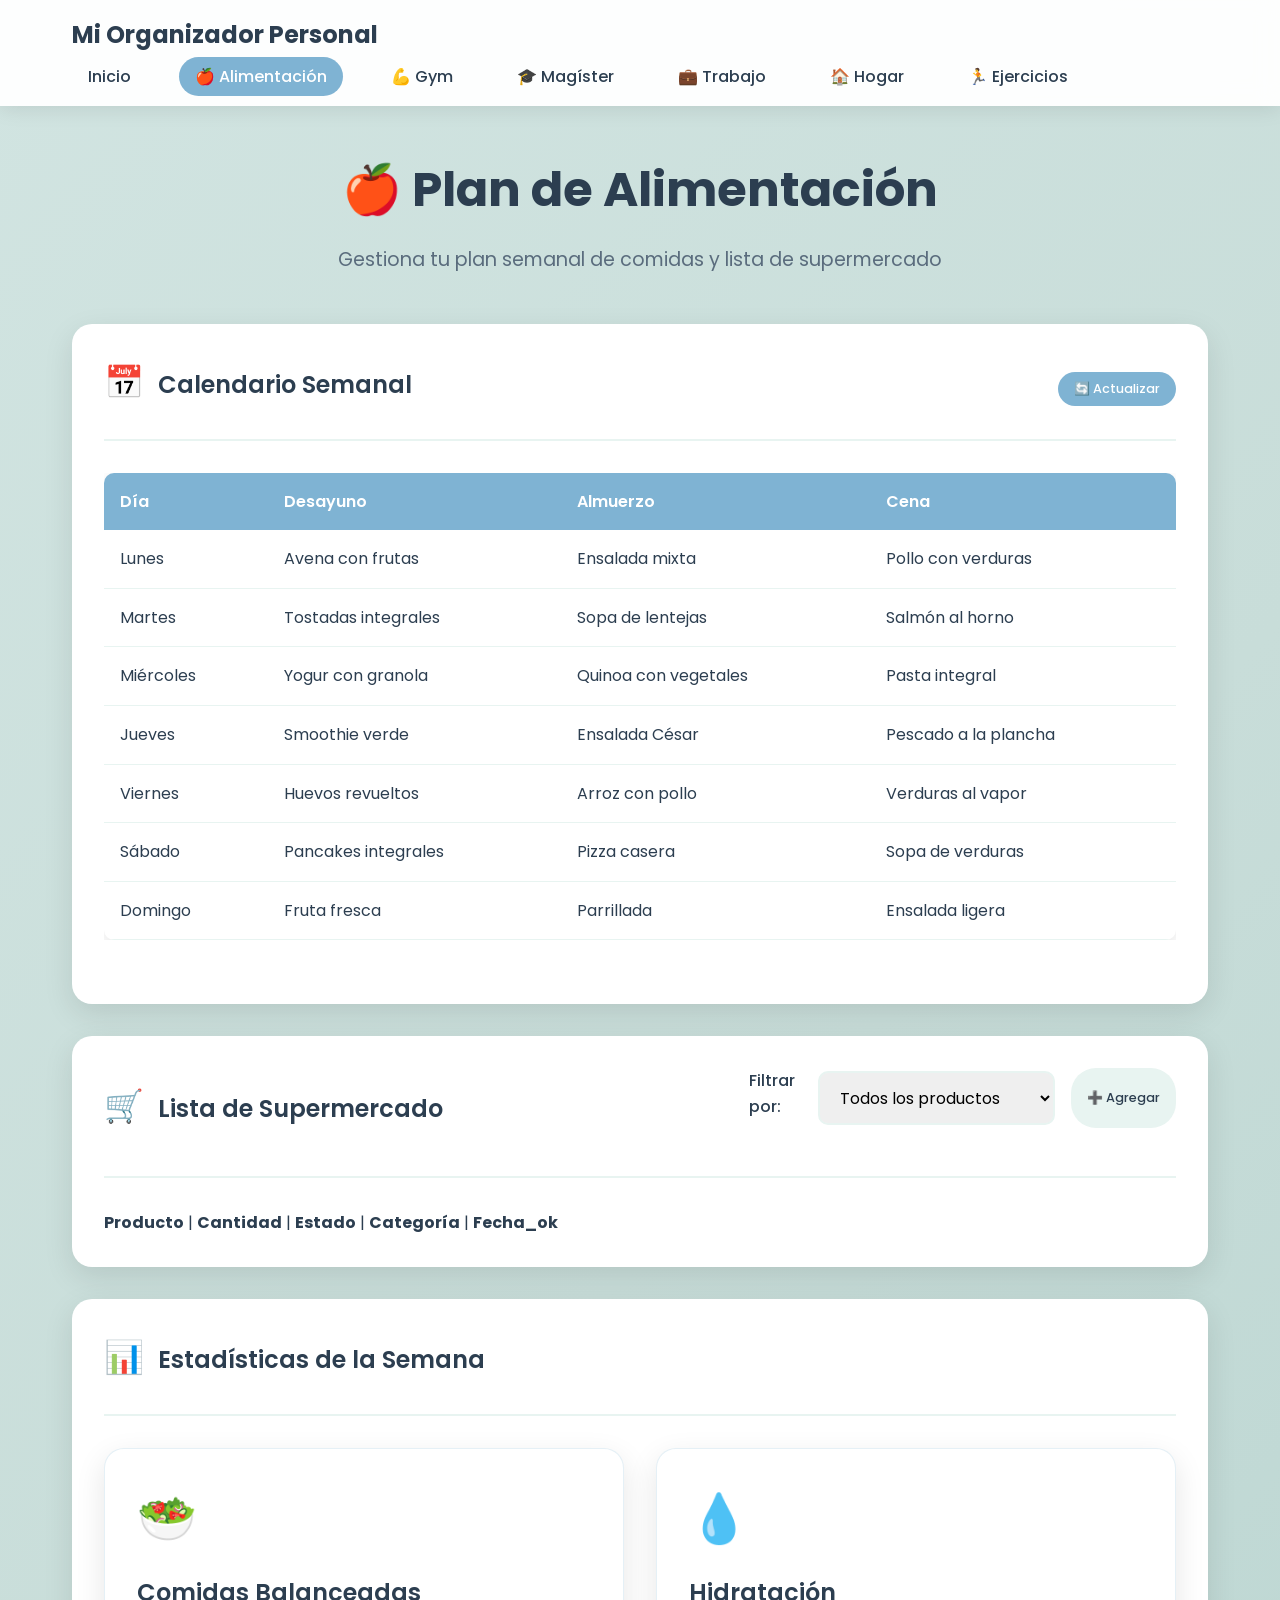
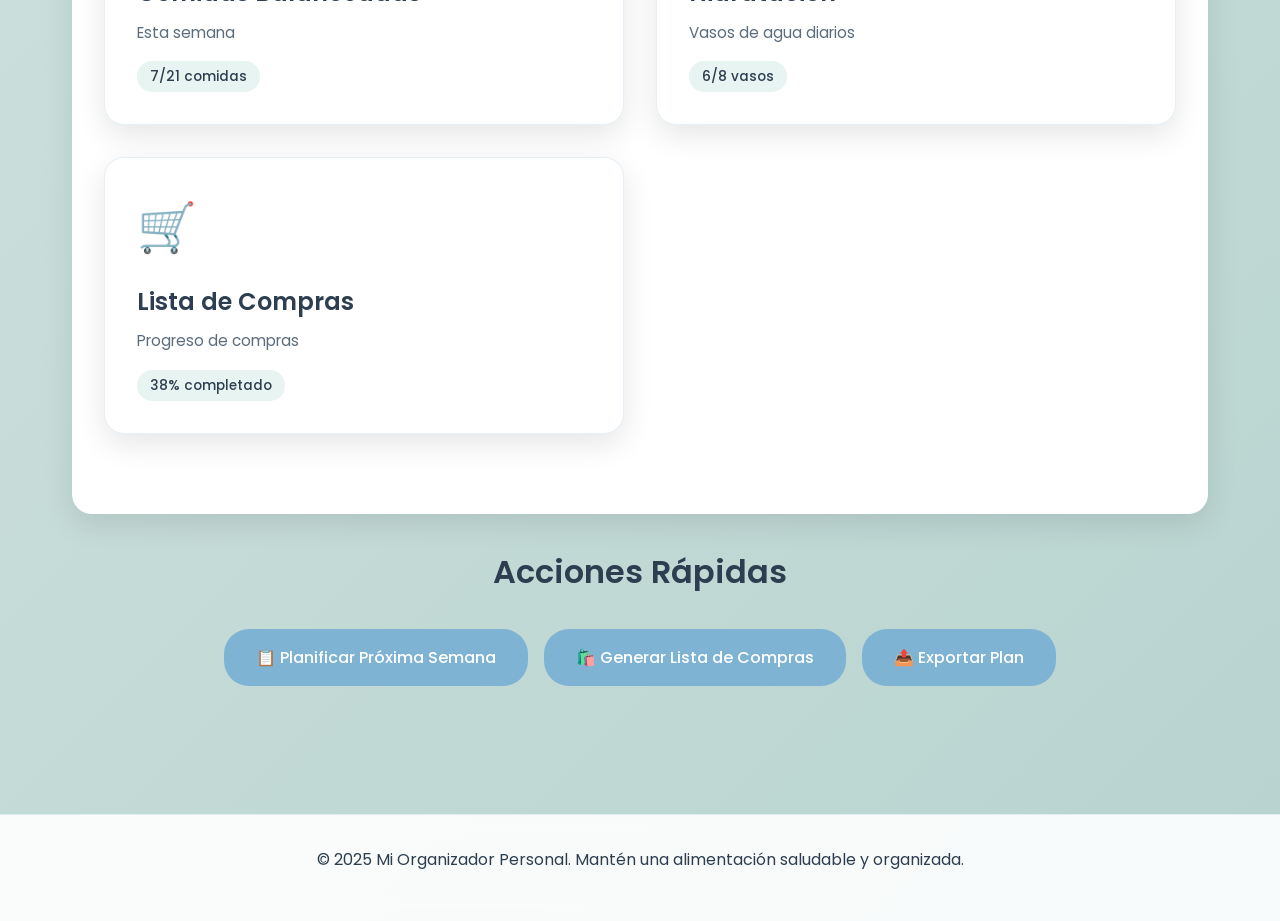
==== pages/plan-alimentacion.html @ 39c7d22f "first commit" ====
<!DOCTYPE html>
<html lang="es">
<head>
    <meta charset="UTF-8">
    <meta name="viewport" content="width=device-width, initial-scale=1.0">
    <title>Plan de Alimentación - Mi Organizador Personal</title>
    <link rel="stylesheet" href="../css/style.css">
    <link href="https://fonts.googleapis.com/css2?family=Poppins:wght@300;400;500;600;700&display=swap" rel="stylesheet">
    <script src="https://accounts.google.com/gsi/client" async defer></script>
</head>
<body>
    <!-- Navigation Header -->
    <nav class="navbar">
        <div class="nav-container">
            <h1 class="nav-title" style="margin-bottom: 10px; " >Mi Organizador Personal</h1>
            <ul class="nav-links">
                <li><a href="../index.html" class="nav-link">Inicio</a></li>
                <li><a href="plan-alimentacion.html" class="nav-link active">🍎 Alimentación</a></li>
                <li><a href="plan-gym.html" class="nav-link">💪 Gym</a></li>
                <li><a href="magister.html" class="nav-link">🎓 Magíster</a></li>
                <li><a href="trabajo.html" class="nav-link">💼 Trabajo</a></li>
                <li><a href="hogar.html" class="nav-link">🏠 Hogar</a></li>
                <li><a href="app-ejercicios.html" class="nav-link">🏃 Ejercicios</a></li>
            </ul>
        </div>
    </nav>

    <!-- Main Content -->
    <main class="page-content">
        <div class="container">
            <header class="page-header">
                <h1 class="page-title">🍎 Plan de Alimentación</h1>
                <p class="page-subtitle">Gestiona tu plan semanal de comidas y lista de supermercado</p>
            </header>

            <!-- Calendario Semanal de Comidas -->
            <section class="section">
                <div class="section-header">
                    <h2><span class="section-icon">📅</span> Calendario Semanal</h2>
                    <button class="btn btn-small" onclick="refreshMealsData()">🔄 Actualizar</button>
                </div>
                <div class="table-container">
                    <div id="tabla-comidas">
                        <div class="loading">
                            <div class="spinner"></div>
                            <span>Cargando plan de comidas...</span>
                        </div>
                    </div>
                </div>
            </section>

            <!-- Lista de Supermercado -->
            <section class="section">
                <div class="section-header">
                    <h2><span class="section-icon">🛒</span> Lista de Supermercado</h2>
                    <div class="filters">
                        <div class="filter-group">
                            <label for="filter-status">Filtrar por:</label>
                            <select id="filter-status" onchange="filterShoppingList()">
                                <option value="all">Todos los productos</option>
                                <option value="pending">Pendientes</option>
                                <option value="bought">Comprados</option>
                            </select>
                        </div>
                        <button class="btn btn-small btn-secondary" onclick="addNewItem()">➕ Agregar</button>
                    </div>
                </div>
                <div id="lista-supermercado">
                    <div class="loading">
                        <div class="spinner"></div>
                        <span>Cargando lista de supermercado...</span>
                    </div>
                </div>
            </section>

            <!-- Estadísticas Nutricionales -->
            <section class="section">
                <div class="section-header">
                    <h2><span class="section-icon">📊</span> Estadísticas de la Semana</h2>
                </div>
                <div class="cards-grid" id="nutrition-stats">
                    <div class="summary-card">
                        <div class="card-icon">🥗</div>
                        <div class="card-content">
                            <h3 class="card-title">Comidas Balanceadas</h3>
                            <p class="card-description">Esta semana</p>
                            <div class="card-stats">
                                <span class="stat" id="balanced-meals">0/21 comidas</span>
                            </div>
                        </div>
                    </div>
                    <div class="summary-card">
                        <div class="card-icon">💧</div>
                        <div class="card-content">
                            <h3 class="card-title">Hidratación</h3>
                            <p class="card-description">Vasos de agua diarios</p>
                            <div class="card-stats">
                                <span class="stat" id="water-intake">0/8 vasos</span>
                            </div>
                        </div>
                    </div>
                    <div class="summary-card">
                        <div class="card-icon">🛒</div>
                        <div class="card-content">
                            <h3 class="card-title">Lista de Compras</h3>
                            <p class="card-description">Progreso de compras</p>
                            <div class="card-stats">
                                <span class="stat" id="shopping-progress">0% completado</span>
                            </div>
                        </div>
                    </div>
                </div>
            </section>

            <!-- Quick Actions -->
            <section class="quick-actions">
                <h2 class="section-title">Acciones Rápidas</h2>
                <div class="actions-grid">
                    <button class="action-btn" onclick="planNextWeek()">
                        📋 Planificar Próxima Semana
                    </button>
                    <button class="action-btn" onclick="generateShoppingList()">
                        🛍️ Generar Lista de Compras
                    </button>
                    <button class="action-btn" onclick="exportMealPlan()">
                        📤 Exportar Plan
                    </button>
                </div>
            </section>
        </div>
    </main>

    <!-- Footer -->
    <footer class="footer">
        <div class="container">
            <p>&copy; 2025 Mi Organizador Personal. Mantén una alimentación saludable y organizada.</p>
        </div>
    </footer>

    <!-- Scripts -->
    <script src="../js/sheets.js?v=4"></script>
    <script src="../js/ui.js?v=4"></script>
    <script>
        // Initialize page data
        document.addEventListener('DOMContentLoaded', async function() {
            await loadMealPlanData();
        });

        async function loadMealPlanData() {
            // Establecer el nombre de la hoja actual para toggleChecklistItem
            window.currentChecklistSheetName = 'Supermercado';

            try {
                // Load meal plan table
                const mealsData = await getSheetData(GOOGLE_SHEETS_CONFIG.SHEET_ID, 'Comidas');
                renderTable(mealsData, 'tabla-comidas', {
                    headers: ['Día', 'Desayuno', 'Almuerzo', 'Cena'],
                    className: 'meals-table'
                });

                // Load shopping list
                const shoppingData = await getSheetData(GOOGLE_SHEETS_CONFIG.SHEET_ID, 'Supermercado');
                
                // Obtener fecha actual para comparación
                const hoy = new Date();
                hoy.setHours(0, 0, 0, 0); // Normalizar a medianoche
                const hoyStr = hoy.toISOString().split('T')[0]; // Formato YYYY-MM-DD
                
                // Filtrar productos de "alimentos" y excluir completados de más de 1 día
                const alimentosData = [];
                shoppingData.forEach((row, originalIndex) => {
                    // Mantener el header (primera fila)
                    if (originalIndex === 0) {
                        alimentosData.push(row);
                        return;
                    }
                    // Filtrar solo filas donde la columna 3 (índice 3) sea "alimentos"
                    if (row[3] && row[3].toString().toLowerCase() === 'alimentos') {
                        const estado = row[2]?.toString().toLowerCase();
                        const fechaOk = row[4]?.toString().trim(); // Columna E (índice 4) = Fecha_ok
                        
                        // Si está completado, verificar que la fecha sea de hoy
                        if (estado === 'completado' || estado === 'comprado') {
                            if (fechaOk && fechaOk !== '') {
                                // Normalizar la fecha para comparación
                                const fechaCompletadoStr = fechaOk.split('T')[0]; // Tomar solo YYYY-MM-DD
                                
                                // Solo mostrar si fue completado hoy
                                if (fechaCompletadoStr === hoyStr) {
                                    const rowWithIndex = [...row];
                                    rowWithIndex._originalIndex = originalIndex;
                                    alimentosData.push(rowWithIndex);
                                }
                            }
                        } else {
                            // Mostrar todos los pendientes
                            const rowWithIndex = [...row];
                            rowWithIndex._originalIndex = originalIndex;
                            alimentosData.push(rowWithIndex);
                        }
                    }
                });
                
                renderChecklist(alimentosData, 'lista-supermercado', {
                    headers: ['Producto', 'Cantidad', 'Estado', 'Categoría', 'Fecha_ok'],
                    checkboxColumn: 2
                });

                // Update statistics
                updateNutritionStats(mealsData, shoppingData);
            } catch (error) {
                console.error('Error loading meal plan data:', error);
                showLoadingError('tabla-comidas');
                showLoadingError('lista-supermercado');
            }
        }

        function updateNutritionStats(mealsData, shoppingData) {
            // Update balanced meals count
            const balancedMeals = calculateBalancedMeals(mealsData);
            document.getElementById('balanced-meals').textContent = `${balancedMeals}/21 comidas`;
            
            // Update water intake (this would come from another sheet or manual input)
            document.getElementById('water-intake').textContent = '6/8 vasos';
            
            // Update shopping progress
            const shoppingProgress = calculateShoppingProgress(shoppingData);
            document.getElementById('shopping-progress').textContent = `${shoppingProgress}% completado`;
        }

        function calculateBalancedMeals(mealsData) {
            // Logic to determine balanced meals
            return Math.floor(Math.random() * 21); // Placeholder
        }

        function calculateShoppingProgress(shoppingData) {
            if (!shoppingData || shoppingData.length <= 1) return 0;
            
            const items = shoppingData.slice(1); // Skip header
            const completedItems = items.filter(item => item[2] === 'Comprado').length;
            return Math.round((completedItems / items.length) * 100);
        }

        async function refreshMealsData() {
            document.getElementById('tabla-comidas').innerHTML = '<div class="loading"><div class="spinner"></div><span>Actualizando...</span></div>';
            await loadMealPlanData();
        }

        function filterShoppingList() {
            const filter = document.getElementById('filter-status').value;
            // Implementation for filtering shopping list
            console.log('Filtering shopping list by:', filter);
        }

        function addNewItem() {
            const product = prompt('Nombre del producto:');
            const quantity = prompt('Cantidad:');
            if (product && quantity) {
                // Add to Google Sheets
                console.log('Adding new item:', { product, quantity });
                // Refresh the list
                refreshMealsData();
            }
        }

        function planNextWeek() {
            alert('Función de planificación semanal en desarrollo');
        }

        function generateShoppingList() {
            alert('Generando lista de compras automática...');
        }

        function exportMealPlan() {
            alert('Exportando plan de alimentación...');
        }

        function showLoadingError(containerId) {
            document.getElementById(containerId).innerHTML = 
                '<div class="message error">Error al cargar los datos. Por favor, verifica la conexión con Google Sheets.</div>';
        }
    </script>
</body>
</html>
---- css/style.css ----
/* Reset and Base Styles */
* {
    margin: 0;
    padding: 0;
    box-sizing: border-box;
}

body {
    font-family: 'Poppins', sans-serif;
    background: linear-gradient(135deg, #d1e4e1 0%, #c8ddd9 50%, #b8d4d0 100%);
    min-height: 100vh;
    color: #2c3e50;
    line-height: 1.6;
}

/* Typography */
h1, h2, h3, h4, h5, h6 {
    font-weight: 600;
    margin-bottom: 1rem;
}

p {
    margin-bottom: 1rem;
}

/* Container */
.container {
    max-width: 1200px;
    margin: 0 auto;
    padding: 0 2rem;
}

/* Navigation */
.navbar {
    background: rgba(255, 255, 255, 0.95);
    backdrop-filter: blur(10px);
    position: fixed;
    top: 0;
    left: 0;
    right: 0;
    z-index: 1000;
    box-shadow: 0 2px 20px rgba(0, 0, 0, 0.1);
}

.nav-container {
    max-width: 1200px;
    margin: 0 auto;
    display: flex;
    justify-content: space-between;
    align-items: center;
    padding: 1rem 2rem;
    flex-wrap: wrap;
}

.nav-title {
    font-size: 1.5rem;
    font-weight: 700;
    color: #2c3e50;
    margin-bottom: 0;
}

.nav-links {
    
    display: flex;
    list-style: none;
    gap: 2rem;
}

.nav-link {
    text-decoration: none;
    color: #2c3e50;
    font-weight: 500;
    padding: 0.5rem 1rem;
    border-radius: 25px;
    transition: all 0.3s ease;
    
}

.nav-link:hover,
.nav-link.active {
    background: #7fb3d3;
    color: white;
    transform: translateY(-2px);
}

/* Main Content */
.main-content {
    margin-top: 100px;
    padding: 2rem 0;
}

.page-header {
    text-align: center;
    margin-bottom: 3rem;
}

.page-title {
    font-size: 3rem;
    color: #2c3e50;
    margin-bottom: 1rem;
    font-weight: 700;
}

.page-subtitle {
    font-size: 1.2rem;
    color: #5a6c7d;
    margin-bottom: 0;
}

/* Cards Grid */
.cards-grid {
    display: grid;
    grid-template-columns: repeat(auto-fit, minmax(350px, 1fr));
    gap: 2rem;
    margin-bottom: 3rem;
}

.summary-card {
    background: white;
    border-radius: 20px;
    padding: 2rem;
    box-shadow: 0 10px 30px rgba(0, 0, 0, 0.1);
    transition: all 0.3s ease;
    cursor: pointer;
    border: 1px solid rgba(127, 179, 211, 0.2);
}

.summary-card:hover {
    transform: translateY(-5px);
    box-shadow: 0 15px 40px rgba(0, 0, 0, 0.15);
    border-color: #7fb3d3;
}

.card-icon {
    font-size: 3rem;
    margin-bottom: 1rem;
}

.card-title {
    font-size: 1.5rem;
    color: #2c3e50;
    margin-bottom: 0.5rem;
}

.card-description {
    color: #5a6c7d;
    margin-bottom: 1rem;
    font-size: 0.95rem;
}

.card-stats {
    display: flex;
    flex-wrap: wrap;
    gap: 0.5rem;
}

.stat {
    background: #e8f4f1;
    color: #2c3e50;
    padding: 0.3rem 0.8rem;
    border-radius: 15px;
    font-size: 0.85rem;
    font-weight: 500;
}

/* Quick Actions */
.quick-actions {
    text-align: center;
    margin-bottom: 3rem;
}

.section-title {
    font-size: 2rem;
    color: #2c3e50;
    margin-bottom: 2rem;
}

.actions-grid {
    display: flex;
    justify-content: center;
    gap: 1rem;
    flex-wrap: wrap;
}

.action-btn {
    background: #7fb3d3;
    color: white;
    border: none;
    padding: 1rem 2rem;
    border-radius: 25px;
    font-size: 1rem;
    font-weight: 500;
    cursor: pointer;
    transition: all 0.3s ease;
    font-family: 'Poppins', sans-serif;
}

.action-btn:hover {
    background: #2c3e50;
    transform: translateY(-2px);
}

/* Page Specific Styles */
.page-content {
    margin-top: 120px;
    padding: 2rem 0;
}

.section {
    background: white;
    border-radius: 20px;
    padding: 2rem;
    margin-bottom: 2rem;
    box-shadow: 0 10px 30px rgba(0, 0, 0, 0.1);
}

.section-header {
    display: flex;
    justify-content: space-between;
    align-items: center;
    margin-bottom: 2rem;
    border-bottom: 2px solid #e8f4f1;
    padding-bottom: 1rem;
}

.section-icon {
    font-size: 2rem;
    margin-right: 0.5rem;
}

/* Tables */
.table-container {
    overflow-x: auto;
    margin-bottom: 2rem;
}

table {
    width: 100%;
    border-collapse: collapse;
    background: white;
    border-radius: 10px;
    overflow: hidden;
    box-shadow: 0 5px 15px rgba(0, 0, 0, 0.1);
}

th {
    background: #7fb3d3;
    color: white;
    padding: 1rem;
    text-align: left;
    font-weight: 600;
}

td {
    padding: 1rem;
    border-bottom: 1px solid #e8f4f1;
}

tr:hover {
    background: #f8fdfc;
}

/* Buttons */
.btn {
    background: #7fb3d3;
    color: white;
    border: none;
    padding: 0.8rem 1.5rem;
    border-radius: 25px;
    font-size: 0.9rem;
    font-weight: 500;
    cursor: pointer;
    transition: all 0.3s ease;
    text-decoration: none;
    display: inline-block;
    font-family: 'Poppins', sans-serif;
}

.btn:hover {
    background: #2c3e50;
    transform: translateY(-2px);
}

.btn-secondary {
    background: #e8f4f1;
    color: #2c3e50;
}

.btn-secondary:hover {
    background: #d1e4e1;
}

.btn-small {
    padding: 0.5rem 1rem;
    font-size: 0.8rem;
}

/* Forms */
.form-group {
    margin-bottom: 1.5rem;
}

label {
    display: block;
    margin-bottom: 0.5rem;
    font-weight: 500;
    color: #2c3e50;
}

input, select, textarea {
    width: 100%;
    padding: 0.8rem 1rem;
    border: 2px solid #e8f4f1;
    border-radius: 10px;
    font-size: 1rem;
    font-family: 'Poppins', sans-serif;
    transition: border-color 0.3s ease;
}

input:focus, select:focus, textarea:focus {
    outline: none;
    border-color: #7fb3d3;
}

/* Checklists */
.checklist {
    list-style: none;
}

.checklist-item {
    display: flex;
    align-items: center;
    padding: 1rem;
    background: white;
    margin-bottom: 0.5rem;
    border-radius: 10px;
    box-shadow: 0 2px 10px rgba(0, 0, 0, 0.05);
    transition: all 0.3s ease;
}

.checklist-item:hover {
    transform: translateX(5px);
}

.checklist-item input[type="checkbox"] {
    width: auto;
    margin-right: 1rem;
    transform: scale(1.2);
}

.checklist-item.completed {
    background: #e8f4f1;
    text-decoration: line-through;
    opacity: 0.7;
}

/* Progress Bar */
.progress-container {
    background: #e8f4f1;
    border-radius: 25px;
    padding: 0.3rem;
    margin: 1rem 0;
}

.progress-bar {
    background: linear-gradient(90deg, #7fb3d3, #5da0c7);
    height: 20px;
    border-radius: 25px;
    transition: width 0.5s ease;
    display: flex;
    align-items: center;
    justify-content: center;
    color: white;
    font-size: 0.8rem;
    font-weight: 600;
}

/* Filters */
.filters {
    display: flex;
    gap: 1rem;
    margin-bottom: 2rem;
    flex-wrap: wrap;
}

.filter-group {
    display: flex;
    align-items: center;
    gap: 0.5rem;
}

/* Footer */
.footer {
    background: rgba(255, 255, 255, 0.9);
    backdrop-filter: blur(10px);
    text-align: center;
    padding: 2rem 0;
    margin-top: 3rem;
    border-top: 1px solid rgba(127, 179, 211, 0.2);
}

/* Responsive Design */
@media (max-width: 768px) {
    .nav-container {
        flex-direction: column;
        gap: 1rem;
    }
    
    .nav-links {
        flex-wrap: wrap;
        justify-content: center;
        gap: 1rem;
    }
    
    .page-title {
        font-size: 2rem;
    }
    
    .cards-grid {
        grid-template-columns: 1fr;
    }
    
    .container {
        padding: 0 1rem;
    }
    
    .section {
        padding: 1.5rem;
    }
    
    .main-content {
        margin-top: 160px;
    }
    
    .page-content {
        margin-top: 180px;
    }
    
    .actions-grid {
        flex-direction: column;
        align-items: center;
    }
    
    .action-btn {
        width: 100%;
        max-width: 300px;
    }
}

@media (max-width: 480px) {
    .nav-links {
        font-size: 0.9rem;
    }
    
    .page-title {
        font-size: 1.8rem;
    }
    
    .summary-card {
        padding: 1.5rem;
    }
    
    .card-title {
        font-size: 1.3rem;
    }
    
    table {
        font-size: 0.9rem;
    }
    
    th, td {
        padding: 0.7rem;
    }
}

/* Loading Animation */
.loading {
    display: flex;
    justify-content: center;
    align-items: center;
    padding: 2rem;
}

.spinner {
    width: 40px;
    height: 40px;
    border: 4px solid #e8f4f1;
    border-top: 4px solid #7fb3d3;
    border-radius: 50%;
    animation: spin 1s linear infinite;
}

@keyframes spin {
    0% { transform: rotate(0deg); }
    100% { transform: rotate(360deg); }
}

/* Success/Error Messages */
.message {
    padding: 1rem;
    border-radius: 10px;
    margin-bottom: 1rem;
}

.message.success {
    background: #d4edda;
    color: #155724;
    border: 1px solid #c3e6cb;
}

.message.error {
    background: #f8d7da;
    color: #721c24;
    border: 1px solid #f5c6cb;
}

/* Animations */
@keyframes slideInUp {
    from {
        opacity: 0;
        transform: translateY(30px);
    }
    to {
        opacity: 1;
        transform: translateY(0);
    }
}

.slide-in {
    animation: slideInUp 0.5s ease-out;
}

/* Custom Scrollbar */
::-webkit-scrollbar {
    width: 8px;
}

::-webkit-scrollbar-track {
    background: #e8f4f1;
    border-radius: 10px;
}

::-webkit-scrollbar-thumb {
    background: #7fb3d3;
    border-radius: 10px;
}

::-webkit-scrollbar-thumb:hover {
    background: #5da0c7;
}
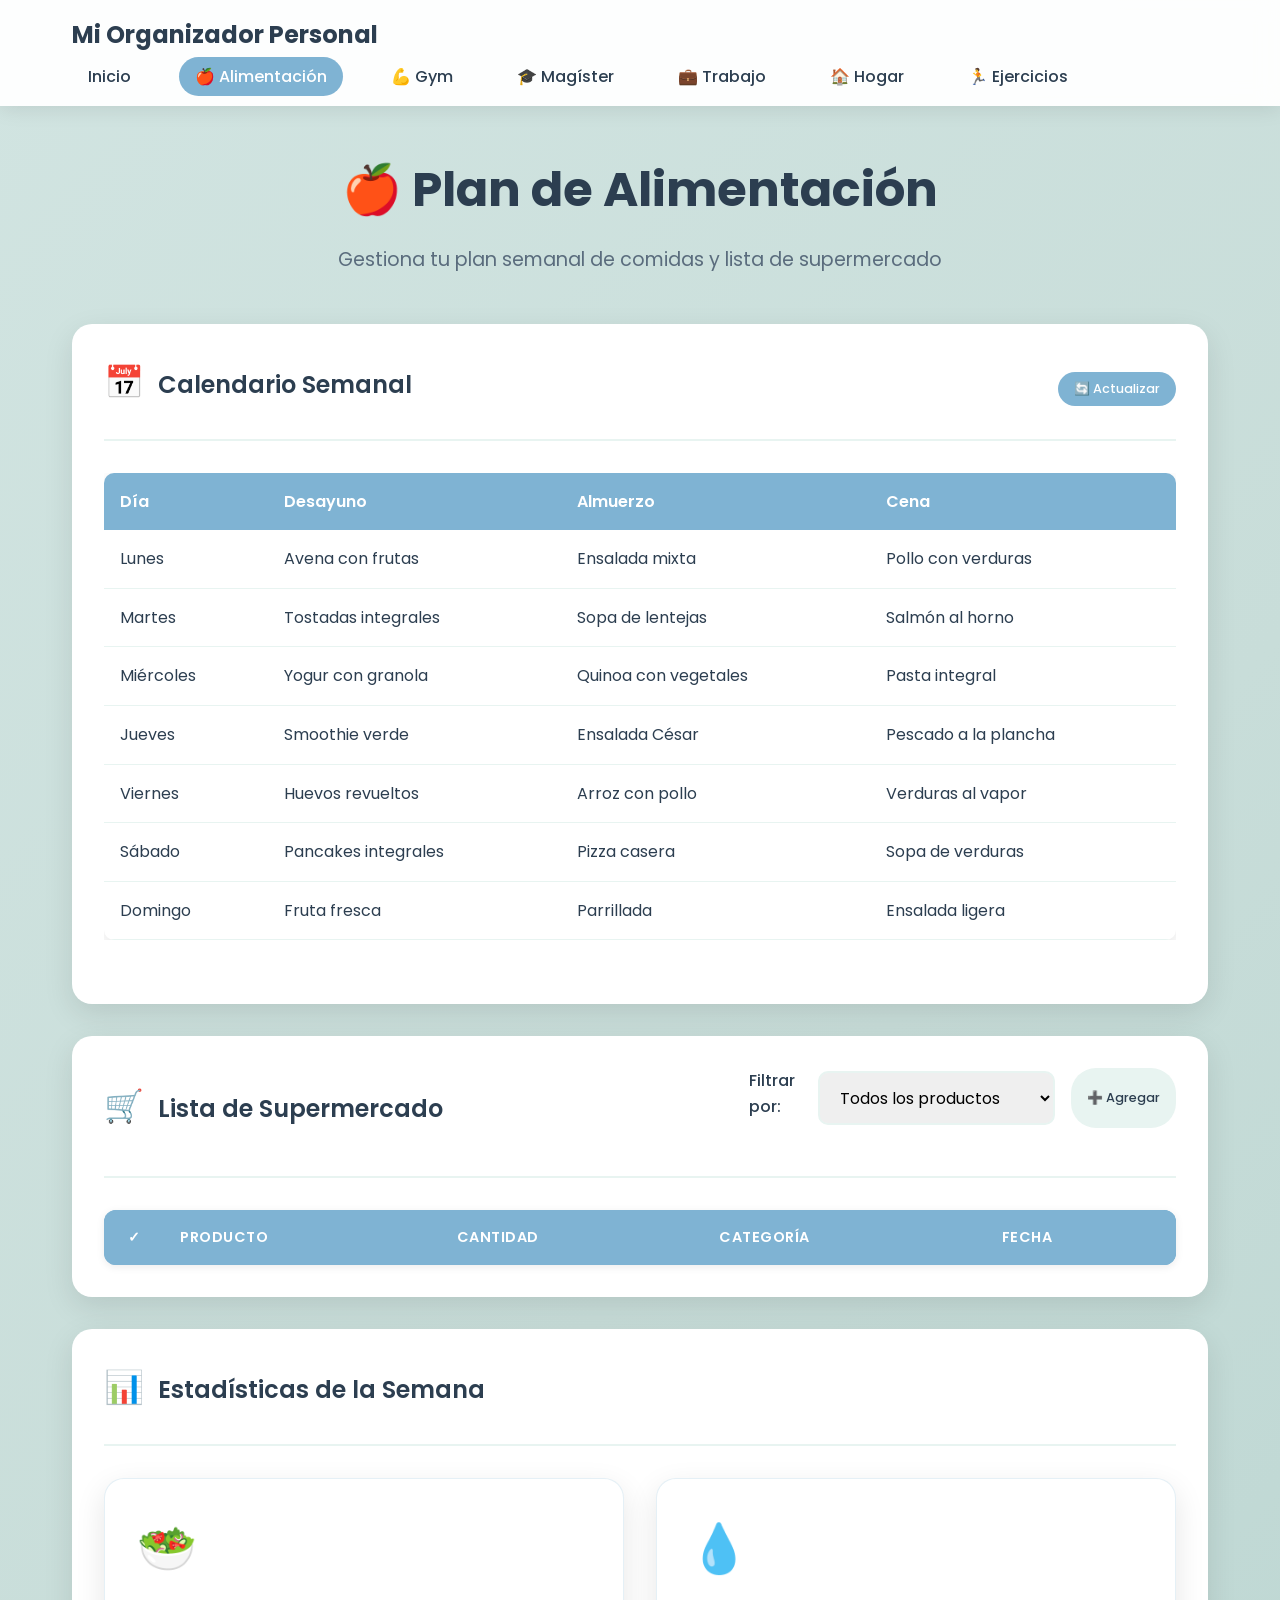
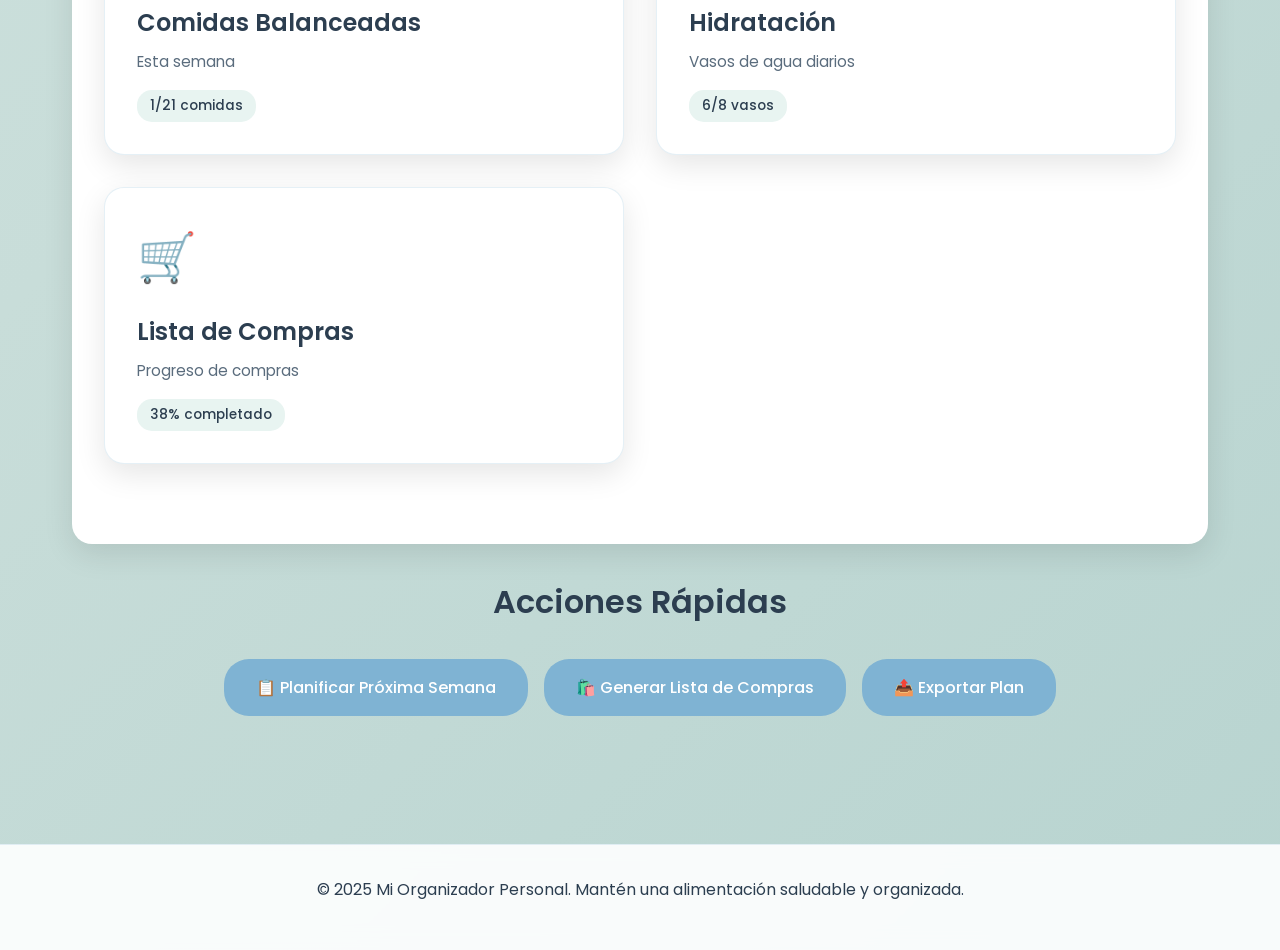
==== commit d33797a3: "Enhance checklist rendering with table option and modernize styles" ====
--- a/pages/plan-alimentacion.html
+++ b/pages/plan-alimentacion.html
@@ -138,8 +138,8 @@
     </footer>
 
     <!-- Scripts -->
-    <script src="../js/sheets.js?v=4"></script>
-    <script src="../js/ui.js?v=4"></script>
+    <script src="../js/sheets.js?v=8"></script>
+    <script src="../js/ui.js?v=8"></script>
     <script>
         // Initialize page data
         document.addEventListener('DOMContentLoaded', async function() {
@@ -202,8 +202,10 @@
                 });
                 
                 renderChecklist(alimentosData, 'lista-supermercado', {
-                    headers: ['Producto', 'Cantidad', 'Estado', 'Categoría', 'Fecha_ok'],
-                    checkboxColumn: 2
+                    headers: ['Producto', 'Cantidad', 'Estado', 'Categoría', 'Fecha'],
+                    checkboxColumn: 2,
+                    showHeaders: true,
+                    asTable: true
                 });
 
                 // Update statistics
--- a/css/style.css
+++ b/css/style.css
@@ -325,33 +325,318 @@
 /* Checklists */
 .checklist {
     list-style: none;
+    display: grid;
+    gap: 0.8rem;
 }
 
 .checklist-item {
     display: flex;
-    align-items: center;
-    padding: 1rem;
+    align-items: flex-start;
+    padding: 1.2rem;
     background: white;
-    margin-bottom: 0.5rem;
-    border-radius: 10px;
-    box-shadow: 0 2px 10px rgba(0, 0, 0, 0.05);
+    border-radius: 12px;
+    box-shadow: 0 2px 8px rgba(0, 0, 0, 0.08);
     transition: all 0.3s ease;
+    border-left: 4px solid transparent;
+    position: relative;
 }
 
 .checklist-item:hover {
-    transform: translateX(5px);
-}
-
-.checklist-item input[type="checkbox"] {
-    width: auto;
-    margin-right: 1rem;
-    transform: scale(1.2);
+    transform: translateY(-2px);
+    box-shadow: 0 4px 12px rgba(127, 179, 211, 0.2);
+    border-left-color: #7fb3d3;
 }
 
 .checklist-item.completed {
-    background: #e8f4f1;
+    background: linear-gradient(135deg, #f0f9ff 0%, #e8f4f1 100%);
+    border-left-color: #5da0c7;
+}
+
+.checklist-item.completed .product-name {
     text-decoration: line-through;
     opacity: 0.7;
+}
+
+/* Checkbox wrapper con estilo moderno */
+.checkbox-wrapper {
+    display: flex;
+    align-items: center;
+    margin-right: 1rem;
+    flex-shrink: 0;
+}
+
+.checkbox-wrapper input[type="checkbox"] {
+    width: 22px;
+    height: 22px;
+    cursor: pointer;
+    appearance: none;
+    border: 2px solid #7fb3d3;
+    border-radius: 6px;
+    background: white;
+    transition: all 0.3s ease;
+    position: relative;
+}
+
+.checkbox-wrapper input[type="checkbox"]:hover {
+    border-color: #5da0c7;
+    transform: scale(1.05);
+}
+
+.checkbox-wrapper input[type="checkbox"]:checked {
+    background: linear-gradient(135deg, #7fb3d3, #5da0c7);
+    border-color: #5da0c7;
+}
+
+.checkbox-wrapper input[type="checkbox"]:checked::after {
+    content: '✓';
+    position: absolute;
+    top: 50%;
+    left: 50%;
+    transform: translate(-50%, -50%);
+    color: white;
+    font-size: 14px;
+    font-weight: bold;
+}
+
+/* Contenido del checklist */
+.checklist-content {
+    flex: 1;
+    display: flex;
+    flex-direction: column;
+    gap: 0.5rem;
+}
+
+.product-name {
+    font-size: 1.1rem;
+    font-weight: 600;
+    color: #2d3748;
+    margin-bottom: 0.3rem;
+}
+
+.product-quantity {
+    font-size: 0.9rem;
+    color: #718096;
+}
+
+.product-quantity .label {
+    font-weight: 500;
+    color: #4a5568;
+}
+
+.product-status {
+    display: inline-block;
+    padding: 0.25rem 0.75rem;
+    border-radius: 12px;
+    font-size: 0.8rem;
+    font-weight: 600;
+    text-transform: uppercase;
+    letter-spacing: 0.5px;
+}
+
+.product-status.status-pendiente {
+    background: #fed7d7;
+    color: #c53030;
+}
+
+.product-status.status-completado,
+.product-status.status-comprado {
+    background: #c6f6d5;
+    color: #22543d;
+}
+
+.product-category {
+    display: inline-flex;
+    align-items: center;
+    gap: 0.3rem;
+    font-size: 0.85rem;
+    color: #718096;
+    background: #edf2f7;
+    padding: 0.25rem 0.75rem;
+    border-radius: 8px;
+    width: fit-content;
+}
+
+.product-category .icon {
+    font-size: 0.9rem;
+}
+
+.product-date {
+    display: inline-flex;
+    align-items: center;
+    gap: 0.3rem;
+    font-size: 0.85rem;
+    color: #718096;
+    background: #e6fffa;
+    padding: 0.25rem 0.75rem;
+    border-radius: 8px;
+    width: fit-content;
+}
+
+.product-date .icon {
+    font-size: 0.9rem;
+}
+
+.checklist-header {
+    font-weight: 600;
+    padding: 1rem;
+    background: linear-gradient(135deg, #7fb3d3, #5da0c7);
+    color: white;
+    border-radius: 10px;
+    margin-bottom: 1rem;
+    text-align: center;
+}
+
+/* Checklist Table Styles */
+.checklist-table {
+    width: 100%;
+    border-collapse: separate;
+    border-spacing: 0;
+    background: white;
+    border-radius: 12px;
+    overflow: hidden;
+    box-shadow: 0 2px 8px rgba(0, 0, 0, 0.08);
+}
+
+.checklist-table thead {
+    background: linear-gradient(135deg, #7fb3d3, #5da0c7);
+    color: white;
+}
+
+.checklist-table thead th {
+    padding: 1rem;
+    text-align: left;
+    font-weight: 600;
+    font-size: 0.9rem;
+    text-transform: uppercase;
+    letter-spacing: 0.5px;
+}
+
+.checklist-table thead th.checkbox-column {
+    width: 60px;
+    text-align: center;
+}
+
+.checklist-table tbody tr {
+    transition: all 0.3s ease;
+    border-bottom: 1px solid #e2e8f0;
+}
+
+.checklist-table tbody tr:last-child {
+    border-bottom: none;
+}
+
+.checklist-table tbody tr:hover {
+    background: #f7fafc;
+    transform: scale(1.01);
+}
+
+.checklist-table tbody tr.completed {
+    background: linear-gradient(135deg, #f0f9ff 0%, #e8f4f1 100%);
+}
+
+.checklist-table tbody tr.completed td {
+    text-decoration: line-through;
+    opacity: 0.7;
+}
+
+.checklist-table tbody tr.completed .product-name-cell {
+    text-decoration: line-through;
+    opacity: 0.6;
+}
+
+.checklist-table tbody td {
+    padding: 1rem;
+    color: #2d3748;
+}
+
+.checklist-table .checkbox-cell {
+    text-align: center;
+    width: 60px;
+}
+
+.checklist-table .checkbox-cell input[type="checkbox"] {
+    width: 20px;
+    height: 20px;
+    cursor: pointer;
+    appearance: none;
+    border: 2px solid #7fb3d3;
+    border-radius: 6px;
+    background: white;
+    transition: all 0.3s ease;
+    position: relative;
+}
+
+.checklist-table .checkbox-cell input[type="checkbox"]:hover {
+    border-color: #5da0c7;
+    transform: scale(1.1);
+}
+
+.checklist-table .checkbox-cell input[type="checkbox"]:checked {
+    background: linear-gradient(135deg, #7fb3d3, #5da0c7);
+    border-color: #5da0c7;
+}
+
+.checklist-table .checkbox-cell input[type="checkbox"]:checked::after {
+    content: '✓';
+    position: absolute;
+    top: 50%;
+    left: 50%;
+    transform: translate(-50%, -50%);
+    color: white;
+    font-size: 12px;
+    font-weight: bold;
+}
+
+.checklist-table .product-name-cell {
+    font-weight: 600;
+    font-size: 1.05rem;
+    color: #2d3748;
+}
+
+.checklist-table .category-cell {
+    text-align: center;
+}
+
+.category-badge {
+    display: inline-block;
+    padding: 0.35rem 0.8rem;
+    background: #edf2f7;
+    color: #4a5568;
+    border-radius: 12px;
+    font-size: 0.85rem;
+    font-weight: 500;
+}
+
+.checklist-table .date-cell {
+    text-align: center;
+}
+
+.date-badge {
+    display: inline-block;
+    padding: 0.35rem 0.8rem;
+    background: #e6fffa;
+    color: #2c7a7b;
+    border-radius: 12px;
+    font-size: 0.85rem;
+    font-weight: 500;
+}
+
+/* Responsive table */
+@media (max-width: 768px) {
+    .checklist-table {
+        font-size: 0.9rem;
+    }
+    
+    .checklist-table thead th,
+    .checklist-table tbody td {
+        padding: 0.75rem 0.5rem;
+    }
+    
+    .category-badge,
+    .date-badge {
+        font-size: 0.75rem;
+        padding: 0.25rem 0.5rem;
+    }
 }
 
 /* Progress Bar */
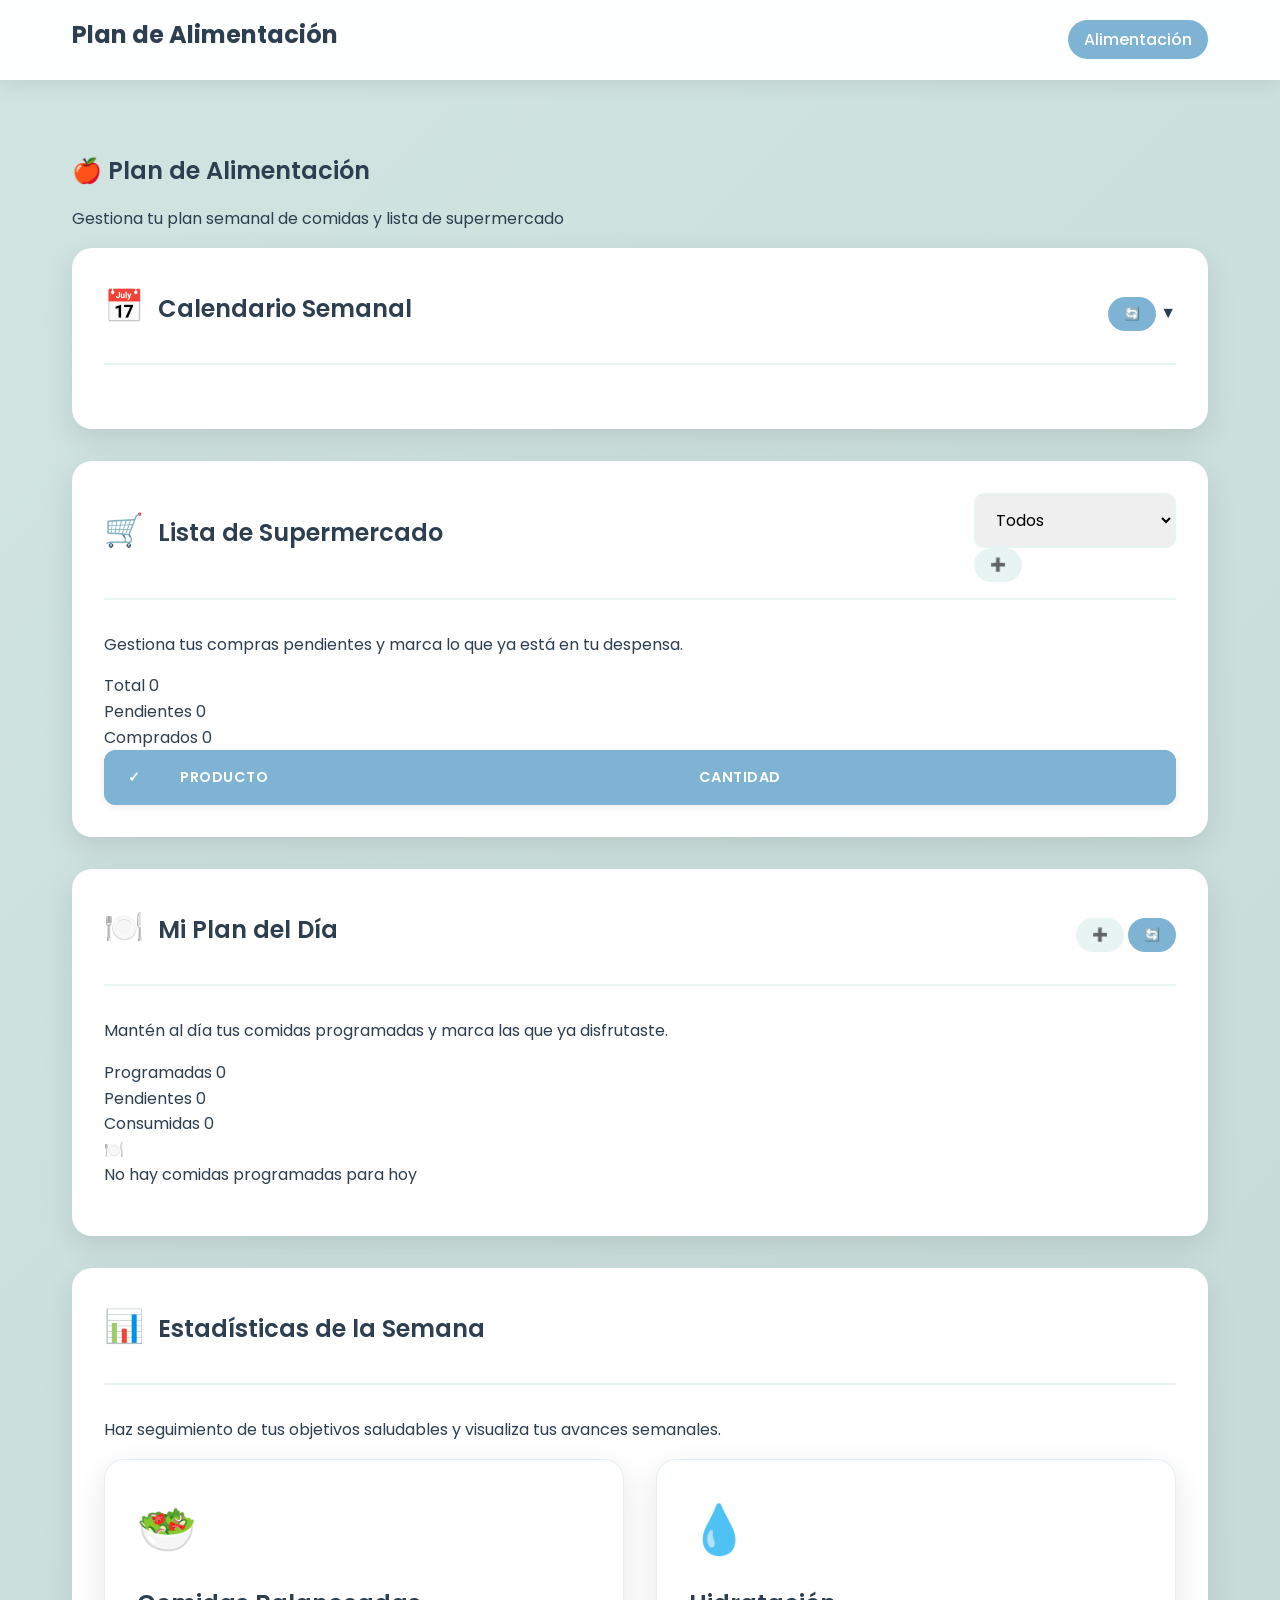
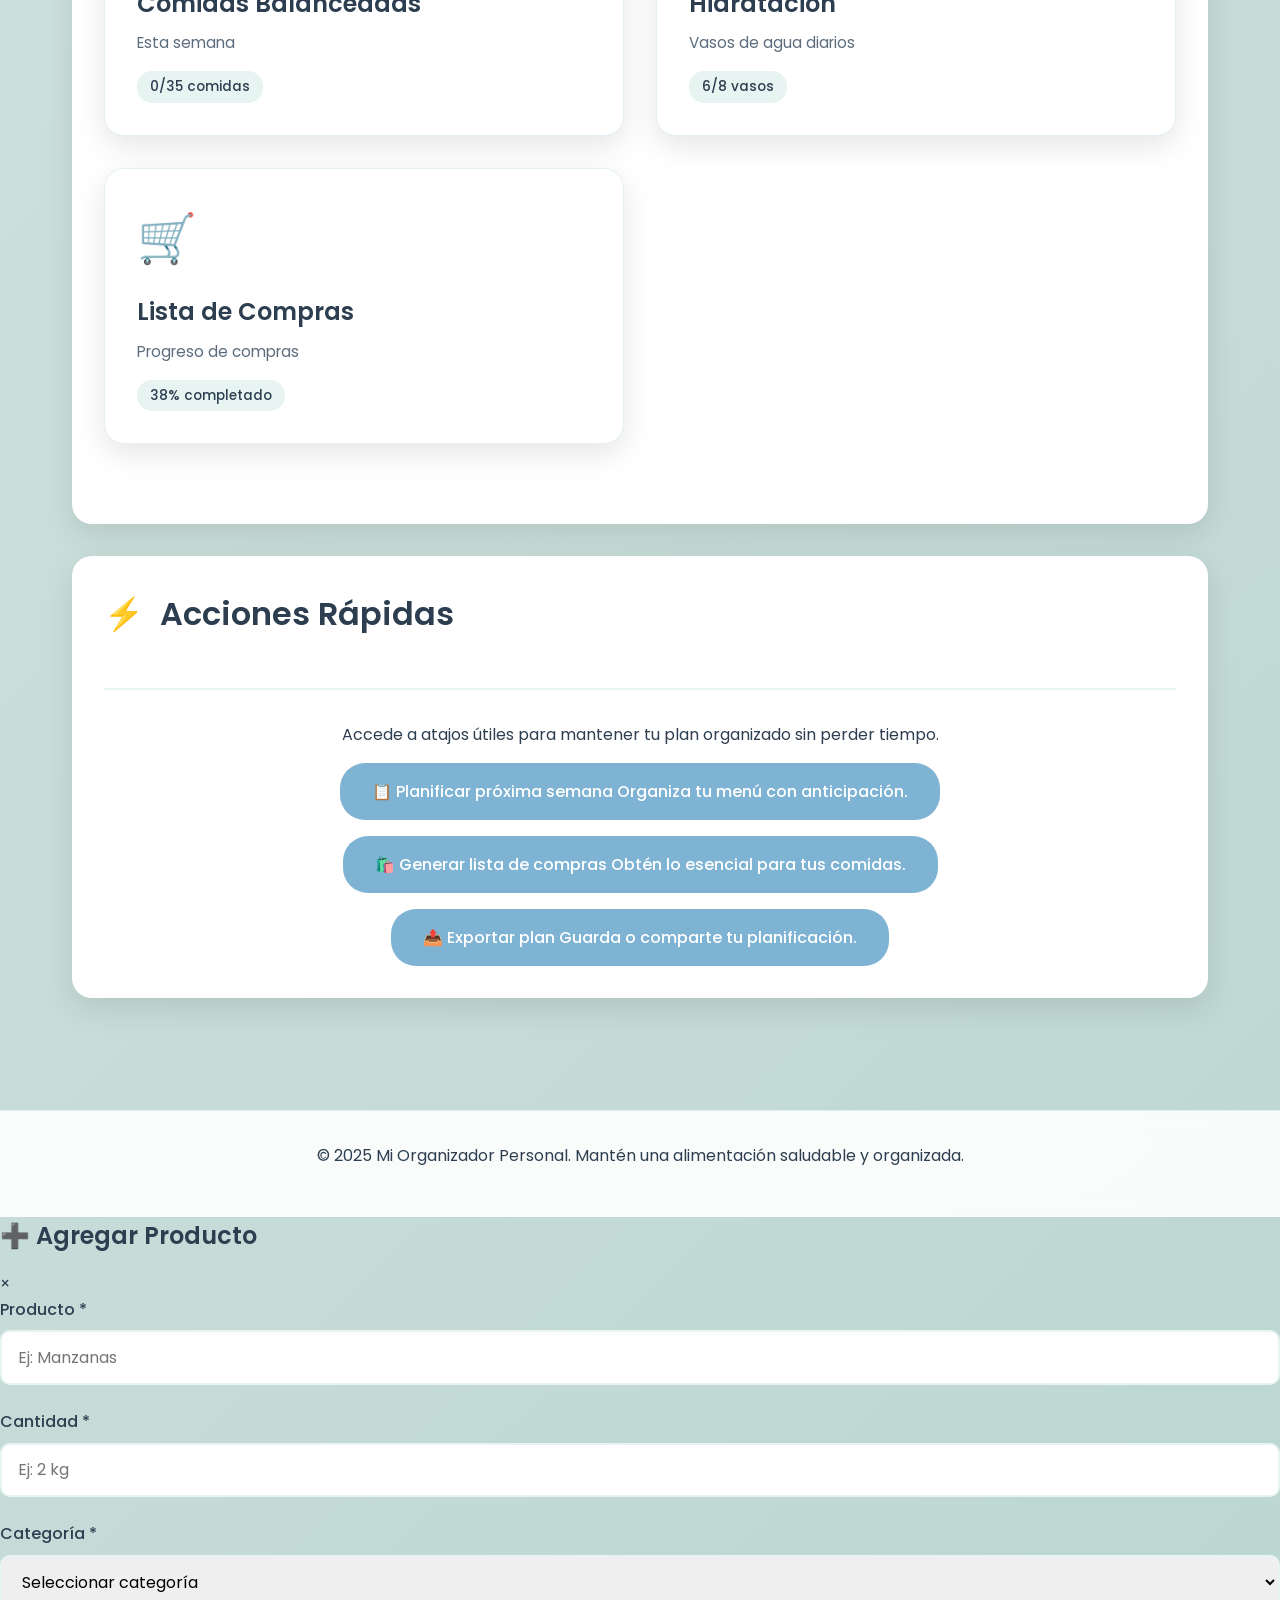
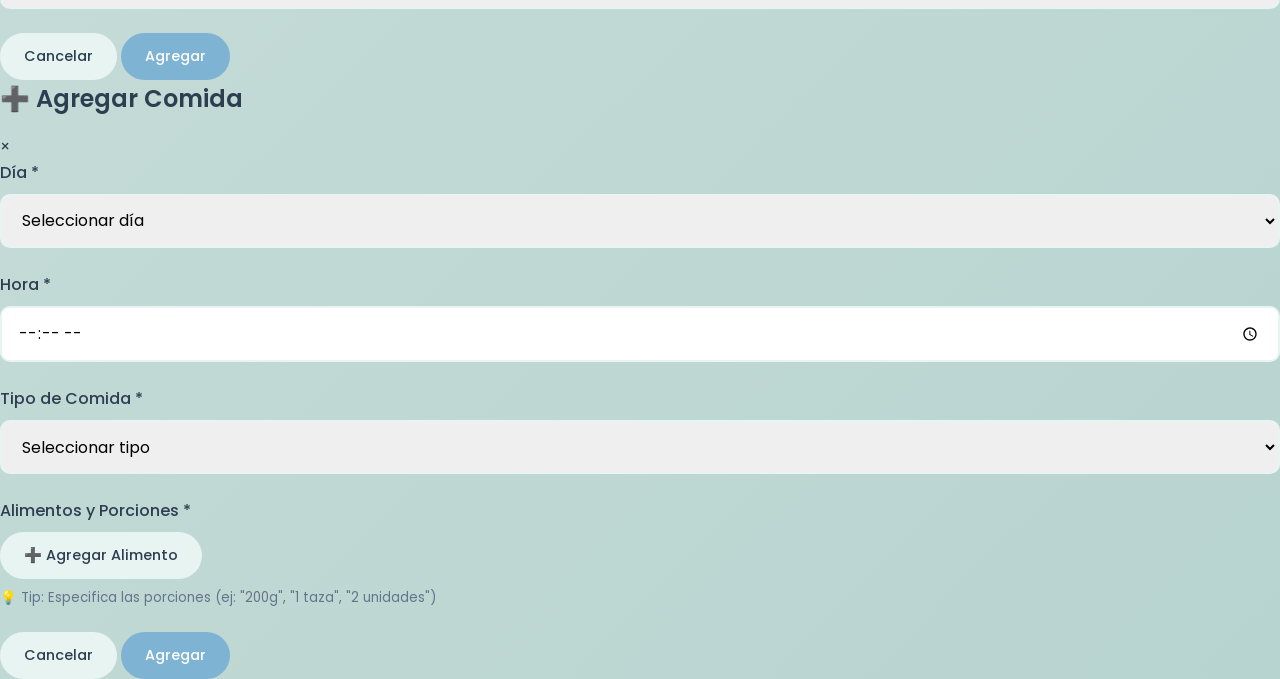
==== commit 2d3c11ca: "Remove plan-gym.html and trabajo.html pages to streamline project structure and focus on core functi" ====
--- a/pages/plan-alimentacion.html
+++ b/pages/plan-alimentacion.html
@@ -4,7 +4,7 @@
     <meta charset="UTF-8">
     <meta name="viewport" content="width=device-width, initial-scale=1.0">
     <title>Plan de Alimentación - Mi Organizador Personal</title>
-    <link rel="stylesheet" href="../css/style.css">
+    <link rel="stylesheet" href="../css/style.css?v=11">
     <link href="https://fonts.googleapis.com/css2?family=Poppins:wght@300;400;500;600;700&display=swap" rel="stylesheet">
     <script src="https://accounts.google.com/gsi/client" async defer></script>
 </head>
@@ -12,15 +12,9 @@
     <!-- Navigation Header -->
     <nav class="navbar">
         <div class="nav-container">
-            <h1 class="nav-title" style="margin-bottom: 10px; " >Mi Organizador Personal</h1>
+            <h1 class="nav-title" style="margin-bottom: 10px; " >Plan de Alimentación</h1>
             <ul class="nav-links">
-                <li><a href="../index.html" class="nav-link">Inicio</a></li>
-                <li><a href="plan-alimentacion.html" class="nav-link active">🍎 Alimentación</a></li>
-                <li><a href="plan-gym.html" class="nav-link">💪 Gym</a></li>
-                <li><a href="magister.html" class="nav-link">🎓 Magíster</a></li>
-                <li><a href="trabajo.html" class="nav-link">💼 Trabajo</a></li>
-                <li><a href="hogar.html" class="nav-link">🏠 Hogar</a></li>
-                <li><a href="app-ejercicios.html" class="nav-link">🏃 Ejercicios</a></li>
+                <li><a href="plan-alimentacion.html" class="nav-link active" data-icon="🍎">Alimentación</a></li>
             </ul>
         </div>
     </nav>
@@ -28,22 +22,35 @@
     <!-- Main Content -->
     <main class="page-content">
         <div class="container">
-            <header class="page-header">
-                <h1 class="page-title">🍎 Plan de Alimentación</h1>
-                <p class="page-subtitle">Gestiona tu plan semanal de comidas y lista de supermercado</p>
-            </header>
+            <!-- Hero Section -->
+            <section class="hero-section">
+                <div class="hero-banner">
+                    <div class="hero-heading">
+                        <h1 class="hero-title">🍎 Plan de Alimentación</h1>
+                        <p class="hero-subtitle">Gestiona tu plan semanal de comidas y lista de supermercado</p>
+                    </div>
+                </div>
+            </section>
 
             <!-- Calendario Semanal de Comidas -->
             <section class="section">
-                <div class="section-header">
+                <div class="section-header section-header-collapsible" onclick="toggleWeeklyCalendar(event)">
                     <h2><span class="section-icon">📅</span> Calendario Semanal</h2>
-                    <button class="btn btn-small" onclick="refreshMealsData()">🔄 Actualizar</button>
+                    <div>
+                        <button class="btn btn-small" onclick="event.stopPropagation(); refreshMealsData()">🔄</button>
+                        <span class="collapse-icon" id="calendar-collapse-icon">▼</span>
+                    </div>
                 </div>
-                <div class="table-container">
-                    <div id="tabla-comidas">
-                        <div class="loading">
-                            <div class="spinner"></div>
-                            <span>Cargando plan de comidas...</span>
+                <div class="section-body section-body-collapsible" id="weekly-calendar-body" style="display: none;">
+                    <p class="section-description">Visualiza tu menú de la semana y mantén presente qué toca cada día.</p>
+                    <div class="collapsible-content" id="weekly-calendar-content">
+                        <div class="table-container">
+                            <div id="tabla-comidas">
+                                <div class="loading">
+                                    <div class="spinner"></div>
+                                    <span>Cargando plan de comidas...</span>
+                                </div>
+                            </div>
                         </div>
                     </div>
                 </div>
@@ -53,22 +60,70 @@
             <section class="section">
                 <div class="section-header">
                     <h2><span class="section-icon">🛒</span> Lista de Supermercado</h2>
-                    <div class="filters">
-                        <div class="filter-group">
-                            <label for="filter-status">Filtrar por:</label>
-                            <select id="filter-status" onchange="filterShoppingList()">
-                                <option value="all">Todos los productos</option>
-                                <option value="pending">Pendientes</option>
-                                <option value="bought">Comprados</option>
-                            </select>
-                        </div>
-                        <button class="btn btn-small btn-secondary" onclick="addNewItem()">➕ Agregar</button>
+                    <div>
+                        <select id="filter-status" onchange="filterShoppingList()" class="filter-select">
+                            <option value="all">Todos</option>
+                            <option value="pending">Pendientes</option>
+                            <option value="bought">Comprados</option>
+                        </select>
+                        <button class="btn btn-small btn-secondary" onclick="addNewItem()">➕</button>
                     </div>
                 </div>
-                <div id="lista-supermercado">
-                    <div class="loading">
-                        <div class="spinner"></div>
-                        <span>Cargando lista de supermercado...</span>
+                <div class="section-body">
+                    <p class="section-description">Gestiona tus compras pendientes y marca lo que ya está en tu despensa.</p>
+                    <div class="section-metrics" id="shopping-overview">
+                        <div class="metric-card">
+                            <span class="metric-label">Total</span>
+                            <span class="metric-value" id="shopping-total">--</span>
+                        </div>
+                        <div class="metric-card">
+                            <span class="metric-label">Pendientes</span>
+                            <span class="metric-value" id="shopping-pending">--</span>
+                        </div>
+                        <div class="metric-card">
+                            <span class="metric-label">Comprados</span>
+                            <span class="metric-value" id="shopping-bought">--</span>
+                        </div>
+                    </div>
+                    <div id="lista-supermercado">
+                        <div class="loading">
+                            <div class="spinner"></div>
+                            <span>Cargando lista de supermercado...</span>
+                        </div>
+                    </div>
+                </div>
+            </section>
+
+            <!-- Plan del Día -->
+            <section class="section">
+                <div class="section-header">
+                    <h2><span class="section-icon">🍽️</span> Mi Plan del Día</h2>
+                    <div>
+                        <button class="btn btn-small btn-secondary" onclick="openAddMealModal()">➕</button>
+                        <button class="btn btn-small" onclick="refreshDailyPlan()">🔄</button>
+                    </div>
+                </div>
+                <div class="section-body">
+                    <p class="section-description">Mantén al día tus comidas programadas y marca las que ya disfrutaste.</p>
+                    <div class="section-metrics" id="daily-overview">
+                        <div class="metric-card">
+                            <span class="metric-label">Programadas</span>
+                            <span class="metric-value" id="daily-total-meals">--</span>
+                        </div>
+                        <div class="metric-card">
+                            <span class="metric-label">Pendientes</span>
+                            <span class="metric-value" id="daily-pending-meals">--</span>
+                        </div>
+                        <div class="metric-card">
+                            <span class="metric-label">Consumidas</span>
+                            <span class="metric-value" id="daily-consumed-meals">--</span>
+                        </div>
+                    </div>
+                    <div id="plan-del-dia">
+                        <div class="loading">
+                            <div class="spinner"></div>
+                            <span>Cargando plan del día...</span>
+                        </div>
                     </div>
                 </div>
             </section>
@@ -78,34 +133,37 @@
                 <div class="section-header">
                     <h2><span class="section-icon">📊</span> Estadísticas de la Semana</h2>
                 </div>
-                <div class="cards-grid" id="nutrition-stats">
-                    <div class="summary-card">
-                        <div class="card-icon">🥗</div>
-                        <div class="card-content">
-                            <h3 class="card-title">Comidas Balanceadas</h3>
-                            <p class="card-description">Esta semana</p>
-                            <div class="card-stats">
-                                <span class="stat" id="balanced-meals">0/21 comidas</span>
+                <div class="section-body">
+                    <p class="section-description">Haz seguimiento de tus objetivos saludables y visualiza tus avances semanales.</p>
+                    <div class="cards-grid" id="nutrition-stats">
+                        <div class="summary-card">
+                            <div class="card-icon">🥗</div>
+                            <div class="card-content">
+                                <h3 class="card-title">Comidas Balanceadas</h3>
+                                <p class="card-description">Esta semana</p>
+                                <div class="card-stats">
+                                    <span class="stat" id="balanced-meals">0/21 comidas</span>
+                                </div>
                             </div>
                         </div>
-                    </div>
-                    <div class="summary-card">
-                        <div class="card-icon">💧</div>
-                        <div class="card-content">
-                            <h3 class="card-title">Hidratación</h3>
-                            <p class="card-description">Vasos de agua diarios</p>
-                            <div class="card-stats">
-                                <span class="stat" id="water-intake">0/8 vasos</span>
+                        <div class="summary-card">
+                            <div class="card-icon">💧</div>
+                            <div class="card-content">
+                                <h3 class="card-title">Hidratación</h3>
+                                <p class="card-description">Vasos de agua diarios</p>
+                                <div class="card-stats">
+                                    <span class="stat" id="water-intake">0/8 vasos</span>
+                                </div>
                             </div>
                         </div>
-                    </div>
-                    <div class="summary-card">
-                        <div class="card-icon">🛒</div>
-                        <div class="card-content">
-                            <h3 class="card-title">Lista de Compras</h3>
-                            <p class="card-description">Progreso de compras</p>
-                            <div class="card-stats">
-                                <span class="stat" id="shopping-progress">0% completado</span>
+                        <div class="summary-card">
+                            <div class="card-icon">🛒</div>
+                            <div class="card-content">
+                                <h3 class="card-title">Lista de Compras</h3>
+                                <p class="card-description">Progreso de compras</p>
+                                <div class="card-stats">
+                                    <span class="stat" id="shopping-progress">0% completado</span>
+                                </div>
                             </div>
                         </div>
                     </div>
@@ -113,18 +171,29 @@
             </section>
 
             <!-- Quick Actions -->
-            <section class="quick-actions">
-                <h2 class="section-title">Acciones Rápidas</h2>
-                <div class="actions-grid">
-                    <button class="action-btn" onclick="planNextWeek()">
-                        📋 Planificar Próxima Semana
-                    </button>
-                    <button class="action-btn" onclick="generateShoppingList()">
-                        🛍️ Generar Lista de Compras
-                    </button>
-                    <button class="action-btn" onclick="exportMealPlan()">
-                        📤 Exportar Plan
-                    </button>
+            <section class="section quick-actions quick-actions-section">
+                <div class="section-header">
+                    <h2 class="section-title"><span class="section-icon">⚡</span> Acciones Rápidas</h2>
+                </div>
+                <div class="section-body">
+                    <p class="section-description">Accede a atajos útiles para mantener tu plan organizado sin perder tiempo.</p>
+                    <div class="actions-grid quick-actions-grid">
+                        <button type="button" class="action-btn quick-action-card" onclick="planNextWeek()">
+                            <span class="quick-action-icon">📋</span>
+                            <span class="quick-action-text">Planificar próxima semana</span>
+                            <span class="quick-action-subtitle">Organiza tu menú con anticipación.</span>
+                        </button>
+                        <button type="button" class="action-btn quick-action-card" onclick="generateShoppingList()">
+                            <span class="quick-action-icon">🛍️</span>
+                            <span class="quick-action-text">Generar lista de compras</span>
+                            <span class="quick-action-subtitle">Obtén lo esencial para tus comidas.</span>
+                        </button>
+                        <button type="button" class="action-btn quick-action-card" onclick="exportMealPlan()">
+                            <span class="quick-action-icon">📤</span>
+                            <span class="quick-action-text">Exportar plan</span>
+                            <span class="quick-action-subtitle">Guarda o comparte tu planificación.</span>
+                        </button>
+                    </div>
                 </div>
             </section>
         </div>
@@ -137,10 +206,114 @@
         </div>
     </footer>
 
+    <!-- Modal para agregar nuevo producto -->
+    <div id="addProductModal" class="modal">
+        <div class="modal-content">
+            <div class="modal-header">
+                <h2>➕ Agregar Producto</h2>
+                <span class="close-modal" onclick="closeAddModal()">&times;</span>
+            </div>
+            <div class="modal-body">
+                <form id="addProductForm">
+                    <div class="form-group">
+                        <label for="productName">Producto *</label>
+                        <input type="text" id="productName" required placeholder="Ej: Manzanas">
+                    </div>
+                    <div class="form-group">
+                        <label for="productQuantity">Cantidad *</label>
+                        <input type="text" id="productQuantity" required placeholder="Ej: 2 kg">
+                    </div>
+                    <div class="form-group">
+                        <label for="productCategory">Categoría *</label>
+                        <select id="productCategory" required>
+                            <option value="">Seleccionar categoría</option>
+                            <option value="alimentos">Alimentos</option>
+                            <option value="limpieza">Limpieza</option>
+                            <option value="hogar">Hogar</option>
+                            <option value="farmacos">Fármacos</option>
+                        </select>
+                    </div>
+                    <div class="modal-footer">
+                        <button type="button" class="btn btn-secondary" onclick="closeAddModal()">Cancelar</button>
+                        <button type="submit" class="btn btn-primary">Agregar</button>
+                    </div>
+                </form>
+            </div>
+        </div>
+    </div>
+
+    <!-- Modal para agregar/editar comida -->
+    <div id="addMealModal" class="modal">
+        <div class="modal-content">
+            <div class="modal-header">
+                <h2 id="mealModalTitle">➕ Agregar Comida</h2>
+                <span class="close-modal" onclick="closeMealModal()">&times;</span>
+            </div>
+            <div class="modal-body">
+                <form id="addMealForm">
+                    <input type="hidden" id="mealRowIndex" value="">
+                    
+                    <div class="form-group">
+                        <label for="mealDay">Día *</label>
+                        <select id="mealDay" required>
+                            <option value="">Seleccionar día</option>
+                            <option value="Lunes">Lunes</option>
+                            <option value="Martes">Martes</option>
+                            <option value="Miércoles">Miércoles</option>
+                            <option value="Jueves">Jueves</option>
+                            <option value="Viernes">Viernes</option>
+                            <option value="Sábado">Sábado</option>
+                            <option value="Domingo">Domingo</option>
+                        </select>
+                    </div>
+                    
+                    <div class="form-group">
+                        <label for="mealTime">Hora *</label>
+                        <input type="time" id="mealTime" required>
+                    </div>
+                    
+                    <div class="form-group">
+                        <label for="mealType">Tipo de Comida *</label>
+                        <select id="mealType" required>
+                            <option value="">Seleccionar tipo</option>
+                            <option value="Desayuno">🥐 Desayuno</option>
+                            <option value="Media Mañana">🍎 Media Mañana</option>
+                            <option value="Almuerzo">🍽️ Almuerzo</option>
+                            <option value="Merienda">☕ Merienda</option>
+                            <option value="Cena">🌙 Cena</option>
+                            <option value="Colación">🥤 Colación</option>
+                        </select>
+                    </div>
+                    
+                    <div class="form-group">
+                        <label for="mealFoods">Alimentos y Porciones *</label>
+                        <div id="foodsList" class="foods-list">
+                            <!-- Los alimentos se agregarán aquí dinámicamente -->
+                        </div>
+                        <button type="button" class="btn btn-secondary btn-add-food" onclick="addFoodField()">
+                            ➕ Agregar Alimento
+                        </button>
+                        <small style="color: #64748b; display: block; margin-top: 0.5rem;">
+                            💡 Tip: Especifica las porciones (ej: "200g", "1 taza", "2 unidades")
+                        </small>
+                    </div>
+                    
+                    <div class="modal-footer">
+                        <button type="button" class="btn btn-secondary" onclick="closeMealModal()">Cancelar</button>
+                        <button type="submit" class="btn btn-primary" id="mealSubmitBtn">Agregar</button>
+                    </div>
+                </form>
+            </div>
+        </div>
+    </div>
+
     <!-- Scripts -->
-    <script src="../js/sheets.js?v=8"></script>
-    <script src="../js/ui.js?v=8"></script>
+    <script src="../js/sheets.js?v=10"></script>
+    <script src="../js/ui.js?v=24"></script>
     <script>
+        // Variable global para almacenar los datos completos de supermercado
+        let fullShoppingData = [];
+
         // Initialize page data
         document.addEventListener('DOMContentLoaded', async function() {
             await loadMealPlanData();
@@ -151,12 +324,9 @@
             window.currentChecklistSheetName = 'Supermercado';
 
             try {
-                // Load meal plan table
-                const mealsData = await getSheetData(GOOGLE_SHEETS_CONFIG.SHEET_ID, 'Comidas');
-                renderTable(mealsData, 'tabla-comidas', {
-                    headers: ['Día', 'Desayuno', 'Almuerzo', 'Cena'],
-                    className: 'meals-table'
-                });
+                // Load weekly meal plan from PlanDiario
+                const dailyPlanData = await getSheetData(GOOGLE_SHEETS_CONFIG.SHEET_ID, 'PlanDiario');
+                renderWeeklyCalendar(dailyPlanData);
 
                 // Load shopping list
                 const shoppingData = await getSheetData(GOOGLE_SHEETS_CONFIG.SHEET_ID, 'Supermercado');
@@ -201,46 +371,250 @@
                     }
                 });
                 
-                renderChecklist(alimentosData, 'lista-supermercado', {
-                    headers: ['Producto', 'Cantidad', 'Estado', 'Categoría', 'Fecha'],
-                    checkboxColumn: 2,
-                    showHeaders: true,
-                    asTable: true
-                });
+                // Guardar datos completos para filtrado y métricas de la lista
+                fullShoppingData = alimentosData;
+
+                const alimentosStats = getShoppingStatsFromData(alimentosData);
+                updateShoppingOverview(alimentosStats);
+                updateHeroShoppingStatus(alimentosStats);
+
+                // Aplicar filtro actual
+                applyCurrentFilter();
+
+                // Load daily plan
+                await loadDailyPlan();
 
                 // Update statistics
-                updateNutritionStats(mealsData, shoppingData);
+                updateNutritionStats(dailyPlanData, shoppingData);
             } catch (error) {
                 console.error('Error loading meal plan data:', error);
                 showLoadingError('tabla-comidas');
                 showLoadingError('lista-supermercado');
+                updateShoppingOverview({ total: 0, pending: 0, bought: 0 });
+                updateHeroShoppingStatus({ total: 0, pending: 0, bought: 0 });
             }
         }
 
         function updateNutritionStats(mealsData, shoppingData) {
-            // Update balanced meals count
+            // Update balanced meals count based on daily plan
             const balancedMeals = calculateBalancedMeals(mealsData);
-            document.getElementById('balanced-meals').textContent = `${balancedMeals}/21 comidas`;
+            document.getElementById('balanced-meals').textContent = `${balancedMeals}/35 comidas`;
             
             // Update water intake (this would come from another sheet or manual input)
             document.getElementById('water-intake').textContent = '6/8 vasos';
             
             // Update shopping progress
-            const shoppingProgress = calculateShoppingProgress(shoppingData);
-            document.getElementById('shopping-progress').textContent = `${shoppingProgress}% completado`;
-        }
-
-        function calculateBalancedMeals(mealsData) {
-            // Logic to determine balanced meals
-            return Math.floor(Math.random() * 21); // Placeholder
-        }
-
-        function calculateShoppingProgress(shoppingData) {
-            if (!shoppingData || shoppingData.length <= 1) return 0;
-            
-            const items = shoppingData.slice(1); // Skip header
-            const completedItems = items.filter(item => item[2] === 'Comprado').length;
-            return Math.round((completedItems / items.length) * 100);
+            const shoppingMetrics = getShoppingMetrics(shoppingData);
+            document.getElementById('shopping-progress').textContent = `${shoppingMetrics.progress}% completado`;
+        }
+
+    function calculateBalancedMeals(dailyPlanData) {
+            if (!dailyPlanData || dailyPlanData.length <= 1) return 0;
+            
+            // Contar comidas consumidas en la semana
+            let consumidas = 0;
+            dailyPlanData.slice(1).forEach(row => {
+                const estado = row[4]?.toString().toLowerCase();
+                if (estado === 'consumido') {
+                    consumidas++;
+                }
+            });
+            
+            return consumidas;
+        }
+
+        function renderWeeklyCalendar(dailyPlanData) {
+            const container = document.getElementById('tabla-comidas');
+            
+            if (!dailyPlanData || dailyPlanData.length === 0) {
+                container.innerHTML = '<p style="text-align: center; color: #94a3b8; padding: 2rem;">No hay datos disponibles</p>';
+                return;
+            }
+            
+            // Organizar datos por día y tipo de comida
+            const diasSemana = ['Lunes', 'Martes', 'Miércoles', 'Jueves', 'Viernes', 'Sábado', 'Domingo'];
+            const tiposComida = ['Desayuno', 'Media Mañana', 'Almuerzo', 'Merienda', 'Cena'];
+            
+            const calendario = {};
+            diasSemana.forEach(dia => {
+                calendario[dia] = {};
+                tiposComida.forEach(tipo => {
+                    calendario[dia][tipo] = [];
+                });
+            });
+            
+            // Llenar calendario con datos
+            dailyPlanData.slice(1).forEach(row => {
+                const dia = row[0];
+                const hora = row[1];
+                const tipoComida = row[2];
+                const alimentos = row[3];
+                const estado = row[4]?.toString().toLowerCase() || 'pendiente';
+                
+                if (calendario[dia] && calendario[dia][tipoComida]) {
+                    calendario[dia][tipoComida].push({
+                        hora,
+                        alimentos,
+                        estado
+                    });
+                }
+            });
+            
+            // Obtener día actual
+            const hoy = diasSemana[new Date().getDay() === 0 ? 6 : new Date().getDay() - 1];
+            
+            // Dividir días en 2 filas: Lunes-Jueves y Viernes-Domingo
+            const fila1 = ['Lunes', 'Martes', 'Miércoles', 'Jueves'];
+            const fila2 = ['Viernes', 'Sábado', 'Domingo'];
+            
+            // Renderizar tabla estilo menú
+            let html = `
+                <div class="menu-table-wrapper">
+                    <div class="menu-header-banner">
+                        <h2 class="menu-title">PROPUESTAS DE MENÚS DIARIOS<br>PARA UNA DIETA SALUDABLE</h2>
+                    </div>
+            `;
+            
+            // Primera fila (Lunes a Jueves)
+            html += `<div class="menu-grid menu-grid-row1">`;
+            
+            fila1.forEach(dia => {
+                html += renderDayColumn(dia, calendario[dia], hoy, tiposComida);
+            });
+            
+            html += `</div>`;
+            
+            // Segunda fila (Viernes a Domingo)
+            html += `<div class="menu-grid menu-grid-row2">`;
+            
+            fila2.forEach(dia => {
+                html += renderDayColumn(dia, calendario[dia], hoy, tiposComida);
+            });
+            
+            html += `</div></div>`;
+            
+            container.innerHTML = html;
+        }
+        
+        function renderDayColumn(dia, comidas, hoy, tiposComida) {
+            const isToday = dia === hoy;
+            let html = `
+                <div class="menu-day-column ${isToday ? 'menu-today' : ''}">
+                    <div class="menu-day-header">
+                        <h3>${dia.toUpperCase()}</h3>
+                        ${isToday ? '<span class="menu-today-badge">HOY</span>' : ''}
+                    </div>
+                    <div class="menu-meals-list">
+            `;
+            
+            tiposComida.forEach(tipo => {
+                const meals = comidas[tipo];
+                const icon = getMealIcon(tipo);
+                
+                html += `
+                    <div class="menu-meal-block">
+                        <div class="menu-meal-header">
+                            <span class="menu-meal-icon">${icon}</span>
+                            <span class="menu-meal-name">${tipo}</span>
+                        </div>
+                        <div class="menu-meal-content">
+                `;
+                
+                if (meals.length > 0) {
+                    meals.forEach(meal => {
+                        const isConsumed = meal.estado === 'consumido';
+                        
+                        // Parsear alimentos
+                        const alimentosArray = meal.alimentos.split(',').map(a => a.trim());
+                        
+                        html += `<ul class="menu-food-list ${isConsumed ? 'menu-consumed' : ''}">`;
+                        
+                        alimentosArray.forEach(alimento => {
+                            const parts = alimento.split('|').map(p => p.trim());
+                            const nombre = parts[0];
+                            const porcion = parts[1] ? ` (${parts[1]})` : '';
+                            
+                            html += `<li>${nombre}${porcion}</li>`;
+                        });
+                        
+                        html += `</ul>`;
+                        
+                        if (isConsumed) {
+                            html += `<div class="menu-check">✓ Consumido</div>`;
+                        }
+                    });
+                } else {
+                    html += `<p class="menu-no-meal">Sin planificar</p>`;
+                }
+                
+                html += `
+                        </div>
+                    </div>
+                `;
+            });
+            
+            html += `</div></div>`;
+            return html;
+        }
+        
+        function getMealIcon(tipo) {
+            const icons = {
+                'Desayuno': '🥐',
+                'Media Mañana': '🍎',
+                'Almuerzo': '🍽️',
+                'Merienda': '☕',
+                'Cena': '🌙',
+                'Colación': '🥤'
+            };
+            return icons[tipo] || '🍴';
+        }
+
+        function getShoppingMetrics(shoppingData) {
+            if (!shoppingData || shoppingData.length <= 1) {
+                return { progress: 0, total: 0, bought: 0 };
+            }
+
+            const rows = shoppingData.slice(1);
+            const total = rows.length;
+            let bought = 0;
+
+            rows.forEach(row => {
+                const status = (row[2] || '').toString().toLowerCase();
+                if (status === 'comprado' || status === 'completado') {
+                    bought++;
+                }
+            });
+
+            const progress = total === 0 ? 0 : Math.round((bought / total) * 100);
+            return { progress, total, bought };
+        }
+
+        // Toggle del calendario semanal
+        function toggleWeeklyCalendar(evt) {
+            if (evt) {
+                evt.preventDefault();
+            }
+
+            const body = document.getElementById('weekly-calendar-body');
+            const content = document.getElementById('weekly-calendar-content');
+            const icon = document.getElementById('calendar-collapse-icon');
+            const isHidden = body.style.display === 'none' || body.style.display === '';
+
+            if (isHidden) {
+                body.style.display = 'block';
+                if (content) {
+                    content.style.display = 'block';
+                }
+                icon.textContent = '▲';
+                icon.style.transform = 'rotate(0deg)';
+            } else {
+                body.style.display = 'none';
+                if (content) {
+                    content.style.display = 'none';
+                }
+                icon.textContent = '▼';
+                icon.style.transform = 'rotate(0deg)';
+            }
         }
 
         async function refreshMealsData() {
@@ -249,21 +623,673 @@
         }
 
         function filterShoppingList() {
+            applyCurrentFilter();
+        }
+
+        function applyCurrentFilter() {
             const filter = document.getElementById('filter-status').value;
-            // Implementation for filtering shopping list
-            console.log('Filtering shopping list by:', filter);
+            
+            if (!fullShoppingData || fullShoppingData.length === 0) {
+                return;
+            }
+            
+            let filteredData = [...fullShoppingData];
+            
+            // Aplicar filtro según selección
+            if (filter === 'pending') {
+                // Solo pendientes
+                filteredData = [
+                    filteredData[0], // Header
+                    ...filteredData.slice(1).filter(row => {
+                        const estado = row[2]?.toString().toLowerCase();
+                        return estado === 'pendiente' || estado === '';
+                    })
+                ];
+            } else if (filter === 'bought') {
+                // Solo comprados/completados
+                filteredData = [
+                    filteredData[0], // Header
+                    ...filteredData.slice(1).filter(row => {
+                        const estado = row[2]?.toString().toLowerCase();
+                        return estado === 'completado' || estado === 'comprado';
+                    })
+                ];
+            }
+            // Si es 'all', no filtramos nada, mostramos todo
+            
+            // Renderizar con los datos filtrados
+            renderChecklist(filteredData, 'lista-supermercado', {
+                headers: ['Producto', 'Cantidad', 'Estado'],
+                checkboxColumn: 2,
+                showHeaders: true,
+                asTable: true
+            });
+        }
+
+        function getShoppingStatsFromData(data) {
+            if (!data || data.length <= 1) {
+                return { total: 0, pending: 0, bought: 0 };
+            }
+
+            const rows = data.slice(1);
+            let bought = 0;
+
+            rows.forEach(row => {
+                const status = (row[2] || '').toString().toLowerCase();
+                if (status === 'comprado' || status === 'completado') {
+                    bought++;
+                }
+            });
+
+            const total = rows.length;
+            const pending = Math.max(total - bought, 0);
+
+            return { total, pending, bought };
+        }
+
+        function updateShoppingOverview(stats) {
+            const totalEl = document.getElementById('shopping-total');
+            const pendingEl = document.getElementById('shopping-pending');
+            const boughtEl = document.getElementById('shopping-bought');
+
+            if (!totalEl || !pendingEl || !boughtEl) {
+                return;
+            }
+
+            totalEl.textContent = stats.total;
+            pendingEl.textContent = stats.pending;
+            boughtEl.textContent = stats.bought;
+        }
+
+        function updateHeroShoppingStatus(stats) {
+            const heroStatusEl = document.getElementById('hero-shopping-status');
+            const heroDetailEl = document.getElementById('hero-shopping-detail');
+            const percent = stats.total === 0 ? 0 : Math.round((stats.bought / stats.total) * 100);
+
+            if (heroStatusEl) {
+                heroStatusEl.textContent = stats.total === 0 ? '--' : `${percent}%`;
+            }
+
+            if (heroDetailEl) {
+                heroDetailEl.textContent = stats.total === 0 ? '--' : `${stats.bought}/${stats.total}`;
+            }
         }
 
         function addNewItem() {
-            const product = prompt('Nombre del producto:');
-            const quantity = prompt('Cantidad:');
-            if (product && quantity) {
-                // Add to Google Sheets
-                console.log('Adding new item:', { product, quantity });
-                // Refresh the list
-                refreshMealsData();
-            }
-        }
+            // Mostrar el modal
+            const modal = document.getElementById('addProductModal');
+            modal.style.display = 'flex';
+            
+            // Agregar event listener
+            const form = document.getElementById('addProductForm');
+            form.removeEventListener('submit', submitNewProduct);
+            form.addEventListener('submit', submitNewProduct);
+            
+            // Limpiar el formulario
+            form.reset();
+        }
+
+        function closeAddModal() {
+            // Cerrar el modal
+            document.getElementById('addProductModal').style.display = 'none';
+            document.getElementById('addProductForm').reset();
+        }
+
+        async function submitNewProduct(event) {
+            event.preventDefault();
+            
+            const product = document.getElementById('productName').value.trim();
+            const quantity = document.getElementById('productQuantity').value.trim();
+            const category = document.getElementById('productCategory').value;
+            
+            if (!product || !quantity || !category) {
+                alert('Por favor completa todos los campos');
+                return;
+            }
+            
+            // Mostrar loading
+            const submitBtn = event.target.querySelector('button[type="submit"]');
+            const originalText = submitBtn.textContent;
+            submitBtn.textContent = 'Agregando...';
+            submitBtn.disabled = true;
+            
+            try {
+                if (typeof window.appendSheetData !== 'function') {
+                    throw new Error('appendSheetData no está disponible');
+                }
+                
+                const newRow = [[product, quantity, 'pendiente', category, '']];
+                const success = await window.appendSheetData(
+                    GOOGLE_SHEETS_CONFIG.SHEET_ID,
+                    'Supermercado!A:E',
+                    newRow
+                );
+                
+                if (success) {
+                    closeAddModal();
+                    showSuccessMessage('Producto agregado correctamente');
+                    setTimeout(() => {
+                        loadMealPlanData();
+                    }, 500);
+                } else {
+                    alert('Error al agregar el producto. Intenta nuevamente.');
+                }
+            } catch (error) {
+                console.error('Error adding product:', error);
+                alert('Error al agregar el producto: ' + error.message);
+            } finally {
+                submitBtn.textContent = originalText;
+                submitBtn.disabled = false;
+            }
+        }
+
+        function showSuccessMessage(message) {
+            const msg = document.createElement('div');
+            msg.className = 'success-toast';
+            msg.textContent = message;
+            document.body.appendChild(msg);
+            
+            setTimeout(() => {
+                msg.classList.add('show');
+            }, 100);
+            
+            setTimeout(() => {
+                msg.classList.remove('show');
+                setTimeout(() => msg.remove(), 300);
+            }, 3000);
+        }
+
+        // Cerrar modal al hacer click fuera
+        window.onclick = function(event) {
+            const modal = document.getElementById('addProductModal');
+            if (event.target === modal) {
+                closeAddModal();
+            }
+        }
+
+        // ========== DAILY MEAL PLAN ==========
+        async function loadDailyPlan() {
+            try {
+                // Obtener datos de la hoja "PlanDiario"
+                const dailyData = await getSheetData(GOOGLE_SHEETS_CONFIG.SHEET_ID, 'PlanDiario');
+                
+                // Obtener día actual
+                const diasSemana = ['Domingo', 'Lunes', 'Martes', 'Miércoles', 'Jueves', 'Viernes', 'Sábado'];
+                const hoy = diasSemana[new Date().getDay()];
+
+                const heroDayEl = document.getElementById('hero-day');
+                if (heroDayEl) {
+                    heroDayEl.textContent = hoy;
+                }
+                
+                // Filtrar comidas del día actual
+                const comidasHoy = [];
+                dailyData.forEach((row, index) => {
+                    if (index === 0) return; // Skip header
+                    
+                    const dia = row[0];
+                    if (dia === hoy) {
+                        comidasHoy.push({
+                            dia: row[0],
+                            hora: row[1],
+                            comida: row[2],
+                            alimentos: row[3],
+                            estado: row[4] || 'pendiente',
+                            fecha: row[5] || '',
+                            _originalIndex: index
+                        });
+                    }
+                });
+                
+                // Ordenar por hora
+                comidasHoy.sort((a, b) => {
+                    return a.hora.localeCompare(b.hora);
+                });
+                
+                renderDailyPlan(comidasHoy);
+            } catch (error) {
+                console.error('Error loading daily plan:', error);
+                updateDailyOverview([]);
+                document.getElementById('plan-del-dia').innerHTML = `
+                    <div class="daily-plan-empty">
+                        <div class="daily-plan-empty-icon">🍽️</div>
+                        <p class="daily-plan-empty-text">No hay comidas programadas para hoy</p>
+                    </div>
+                `;
+            }
+        }
+
+        function renderDailyPlan(meals) {
+            updateDailyOverview(meals);
+
+            const container = document.getElementById('plan-del-dia');
+            const heroNextMealEl = document.getElementById('hero-next-meal');
+
+            if (heroNextMealEl) {
+                heroNextMealEl.textContent = 'Sin comidas programadas';
+            }
+            
+            if (!meals || meals.length === 0) {
+                container.innerHTML = `
+                    <div class="daily-plan-empty">
+                        <div class="daily-plan-empty-icon">🍽️</div>
+                        <p class="daily-plan-empty-text">No hay comidas programadas para hoy</p>
+                    </div>
+                `;
+                return;
+            }
+            
+            const mealIcons = {
+                'Desayuno': '🥐',
+                'Media Mañana': '🍎',
+                'Almuerzo': '🍽️',
+                'Merienda': '☕',
+                'Cena': '🌙',
+                'Colación': '🥤'
+            };
+            
+            // Encontrar la comida más próxima a la hora actual
+            const now = new Date();
+            const currentHour = now.getHours();
+            const currentMinute = now.getMinutes();
+            const currentTimeInMinutes = currentHour * 60 + currentMinute;
+            
+            let closestMealIndex = 0;
+            let minDifference = Infinity;
+            
+            meals.forEach((meal, index) => {
+                if (meal.estado.toLowerCase() === 'consumido') return; // Ignorar consumidos
+                
+                const [mealHour, mealMinute] = meal.hora.split(':').map(Number);
+                const mealTimeInMinutes = mealHour * 60 + mealMinute;
+                
+                // Calcular diferencia (preferir comidas futuras)
+                let difference = mealTimeInMinutes - currentTimeInMinutes;
+                if (difference < 0) difference = Math.abs(difference) + 1440; // Dar prioridad a futuras
+                
+                if (difference < minDifference) {
+                    minDifference = difference;
+                    closestMealIndex = index;
+                }
+            });
+            
+            const hasUpcomingMeal = minDifference !== Infinity;
+
+            // Renderizar comida principal (la más próxima)
+            const mainMeal = meals[closestMealIndex];
+            const mainIcon = mealIcons[mainMeal.comida] || '🍴';
+            const mainAlimentosArray = mainMeal.alimentos ? mainMeal.alimentos.split(',').map(a => a.trim()) : [];
+
+            if (heroNextMealEl && mainMeal) {
+                heroNextMealEl.textContent = hasUpcomingMeal ? `${mainMeal.comida} • ${mainMeal.hora}` : 'Plan del día completado';
+            }
+            
+            let html = `
+                <div class="daily-plan-hero">
+                    <div class="hero-meal-card">
+                        <div class="hero-meal-header">
+                            <div class="hero-meal-icon">${mainIcon}</div>
+                            <div class="hero-meal-info">
+                                <h3 class="hero-meal-name">${mainMeal.comida}</h3>
+                                <div class="hero-meal-time">⏰ ${mainMeal.hora}</div>
+                            </div>
+                            <span class="hero-meal-badge">${hasUpcomingMeal && mainMeal.estado.toLowerCase() !== 'consumido' ? 'Próxima' : 'Consumido'}</span>
+                        </div>
+                        
+                        <div class="hero-meal-foods">
+                            ${mainAlimentosArray.map(alimento => {
+                                const parts = alimento.split('|').map(p => p.trim());
+                                const nombre = parts[0];
+                                const porcion = parts[1] || '';
+                                
+                                return `
+                                    <div class="hero-food-item">
+                                        <span class="hero-food-name">${nombre}</span>
+                                        ${porcion ? `<span class="hero-food-portion">${porcion}</span>` : ''}
+                                    </div>
+                                `;
+                            }).join('')}
+                        </div>
+                        
+                        <div class="hero-meal-actions">
+                            <label class="meal-checkbox-label">
+                                <input 
+                                    type="checkbox" 
+                                    ${mainMeal.estado.toLowerCase() === 'consumido' ? 'checked' : ''}
+                                    onchange="toggleMealStatus(${mainMeal._originalIndex}, this.checked)"
+                                />
+                                <span>Marcar como consumido</span>
+                            </label>
+                            <button class="btn-icon" onclick="editMeal(${mainMeal._originalIndex}, '${mainMeal.dia}', '${mainMeal.hora}', '${mainMeal.comida}', \`${mainMeal.alimentos.replace(/`/g, '\\`')}\`, '${mainMeal.estado}')" title="Editar">
+                                ✏️
+                            </button>
+                        </div>
+                    </div>
+                </div>
+            `;
+            
+            // Renderizar comidas secundarias (resto de comidas)
+            const otherMeals = meals.filter((_, index) => index !== closestMealIndex);
+            
+            if (otherMeals.length > 0) {
+                html += '<div class="daily-plan-other-meals">';
+                
+                otherMeals.forEach(meal => {
+                    const isConsumed = meal.estado.toLowerCase() === 'consumido';
+                    const icon = mealIcons[meal.comida] || '🍴';
+                    const alimentosArray = meal.alimentos ? meal.alimentos.split(',').map(a => a.trim()) : [];
+                    
+                    html += `
+                        <div class="small-meal-card ${isConsumed ? 'consumed' : ''}" data-index="${meal._originalIndex}">
+                            <div class="small-meal-header">
+                                <div class="small-meal-icon">${icon}</div>
+                                <div class="small-meal-info">
+                                    <h4 class="small-meal-name">${meal.comida}</h4>
+                                    <div class="small-meal-time">${meal.hora}</div>
+                                </div>
+                            </div>
+                            
+                            <div class="small-meal-foods">
+                                ${alimentosArray.slice(0, 2).map(alimento => {
+                                    const parts = alimento.split('|').map(p => p.trim());
+                                    const nombre = parts[0];
+                                    const porcion = parts[1] || '';
+                                    
+                                    return `
+                                        <div class="small-food-item">
+                                            <span class="small-food-name">${nombre}</span>
+                                            ${porcion ? `<span class="small-food-portion">${porcion}</span>` : ''}
+                                        </div>
+                                    `;
+                                }).join('')}
+                                ${alimentosArray.length > 2 ? `<div class="small-food-more">+${alimentosArray.length - 2} más</div>` : ''}
+                            </div>
+                            
+                            <div class="small-meal-actions">
+                                <label class="meal-checkbox-label">
+                                    <input 
+                                        type="checkbox" 
+                                        ${isConsumed ? 'checked' : ''}
+                                        onchange="toggleMealStatus(${meal._originalIndex}, this.checked)"
+                                    />
+                                </label>
+                                <button class="btn-icon" onclick="editMeal(${meal._originalIndex}, '${meal.dia}', '${meal.hora}', '${meal.comida}', \`${meal.alimentos.replace(/`/g, '\\`')}\`, '${meal.estado}')" title="Editar">
+                                    ✏️
+                                </button>
+                            </div>
+                        </div>
+                    `;
+                });
+                
+                html += '</div>';
+            }
+            
+            container.innerHTML = html;
+        }
+
+        function updateDailyOverview(meals) {
+            const totalEl = document.getElementById('daily-total-meals');
+            const consumedEl = document.getElementById('daily-consumed-meals');
+            const pendingEl = document.getElementById('daily-pending-meals');
+
+            if (!totalEl || !consumedEl || !pendingEl) {
+                return;
+            }
+
+            if (!meals || meals.length === 0) {
+                totalEl.textContent = '0';
+                consumedEl.textContent = '0';
+                pendingEl.textContent = '0';
+                return;
+            }
+
+            const total = meals.length;
+            let consumed = 0;
+
+            meals.forEach(meal => {
+                const status = (meal.estado || '').toString().toLowerCase();
+                if (status === 'consumido') {
+                    consumed++;
+                }
+            });
+
+            const pending = Math.max(total - consumed, 0);
+
+            totalEl.textContent = total;
+            consumedEl.textContent = consumed;
+            pendingEl.textContent = pending;
+        }
+
+        async function toggleMealStatus(rowIndex, isConsumed) {
+            try {
+                const newStatus = isConsumed ? 'consumido' : 'pendiente';
+                const fecha = isConsumed ? new Date().toISOString().split('T')[0] : '';
+                
+                // Actualizar estado en Google Sheets
+                await Promise.all([
+                    window.updateSheetCell(
+                        GOOGLE_SHEETS_CONFIG.SHEET_ID,
+                        `PlanDiario!E${rowIndex + 1}`,
+                        newStatus
+                    ),
+                    window.updateSheetCell(
+                        GOOGLE_SHEETS_CONFIG.SHEET_ID,
+                        `PlanDiario!F${rowIndex + 1}`,
+                        fecha
+                    )
+                ]);
+                
+                // Recargar el plan del día
+                await loadDailyPlan();
+            } catch (error) {
+                console.error('Error updating meal status:', error);
+                alert('Error al actualizar el estado de la comida');
+            }
+        }
+
+        async function refreshDailyPlan() {
+            await loadDailyPlan();
+        }
+
+        // ========== MEAL MODAL FUNCTIONS ==========
+        let foodFieldCounter = 0;
+        
+        function openAddMealModal() {
+            const modal = document.getElementById('addMealModal');
+            const form = document.getElementById('addMealForm');
+            
+            // Configurar para crear nueva comida
+            document.getElementById('mealModalTitle').textContent = '➕ Agregar Comida';
+            document.getElementById('mealSubmitBtn').textContent = 'Agregar';
+            document.getElementById('mealRowIndex').value = '';
+            
+            // Establecer día y hora actual por defecto
+            const diasSemana = ['Domingo', 'Lunes', 'Martes', 'Miércoles', 'Jueves', 'Viernes', 'Sábado'];
+            const hoy = diasSemana[new Date().getDay()];
+            const horaActual = new Date().toTimeString().slice(0, 5);
+            
+            form.reset();
+            document.getElementById('mealDay').value = hoy;
+            document.getElementById('mealTime').value = horaActual;
+            
+            // Limpiar lista de alimentos y agregar uno vacío
+            document.getElementById('foodsList').innerHTML = '';
+            foodFieldCounter = 0;
+            addFoodField();
+            
+            modal.style.display = 'flex';
+            
+            // Agregar event listener
+            form.removeEventListener('submit', submitMeal);
+            form.addEventListener('submit', submitMeal);
+        }
+
+        function editMeal(rowIndex, dia, hora, comida, alimentos, estado) {
+            const modal = document.getElementById('addMealModal');
+            const form = document.getElementById('addMealForm');
+            
+            // Configurar para editar comida existente
+            document.getElementById('mealModalTitle').textContent = '✏️ Editar Comida';
+            document.getElementById('mealSubmitBtn').textContent = 'Guardar';
+            document.getElementById('mealRowIndex').value = rowIndex;
+            
+            // Rellenar formulario con datos existentes
+            document.getElementById('mealDay').value = dia;
+            document.getElementById('mealTime').value = hora;
+            document.getElementById('mealType').value = comida;
+            
+            // Limpiar y rellenar alimentos
+            document.getElementById('foodsList').innerHTML = '';
+            foodFieldCounter = 0;
+            
+            const alimentosArray = alimentos.split(',').map(a => a.trim());
+            alimentosArray.forEach(alimento => {
+                const parts = alimento.split('|').map(p => p.trim());
+                addFoodField(parts[0], parts[1] || '');
+            });
+            
+            modal.style.display = 'flex';
+            
+            // Agregar event listener
+            form.removeEventListener('submit', submitMeal);
+            form.addEventListener('submit', submitMeal);
+        }
+
+        function addFoodField(nombre = '', porcion = '') {
+            const container = document.getElementById('foodsList');
+            const fieldId = foodFieldCounter++;
+            
+            const foodRow = document.createElement('div');
+            foodRow.className = 'food-row';
+            foodRow.id = `food-row-${fieldId}`;
+            
+            foodRow.innerHTML = `
+                <input 
+                    type="text" 
+                    class="food-name-input" 
+                    placeholder="Alimento (ej: Avena)"
+                    value="${nombre}"
+                    required
+                />
+                <input 
+                    type="text" 
+                    class="food-portion-input" 
+                    placeholder="Porción (ej: 50g, 1 taza)"
+                    value="${porcion}"
+                />
+                <button type="button" class="btn-remove-food" onclick="removeFoodField(${fieldId})" title="Eliminar">
+                    🗑️
+                </button>
+            `;
+            
+            container.appendChild(foodRow);
+        }
+
+        function removeFoodField(fieldId) {
+            const row = document.getElementById(`food-row-${fieldId}`);
+            if (row) {
+                row.remove();
+            }
+            
+            // Si no quedan campos, agregar uno nuevo
+            const container = document.getElementById('foodsList');
+            if (container.children.length === 0) {
+                addFoodField();
+            }
+        }
+
+        function closeMealModal() {
+            document.getElementById('addMealModal').style.display = 'none';
+            document.getElementById('addMealForm').reset();
+            document.getElementById('foodsList').innerHTML = '';
+        }
+
+        async function submitMeal(event) {
+            event.preventDefault();
+            
+            const dia = document.getElementById('mealDay').value;
+            const hora = document.getElementById('mealTime').value;
+            const comida = document.getElementById('mealType').value;
+            const rowIndex = document.getElementById('mealRowIndex').value;
+            
+            // Recopilar alimentos de los campos dinámicos
+            const foodRows = document.querySelectorAll('.food-row');
+            const alimentosArray = [];
+            
+            foodRows.forEach(row => {
+                const nombre = row.querySelector('.food-name-input').value.trim();
+                const porcion = row.querySelector('.food-portion-input').value.trim();
+                
+                if (nombre) {
+                    if (porcion) {
+                        alimentosArray.push(`${nombre} | ${porcion}`);
+                    } else {
+                        alimentosArray.push(nombre);
+                    }
+                }
+            });
+            
+            const alimentos = alimentosArray.join(', ');
+            
+            if (!dia || !hora || !comida || alimentosArray.length === 0) {
+                alert('Por favor completa todos los campos obligatorios');
+                return;
+            }
+            
+            const submitBtn = event.target.querySelector('button[type="submit"]');
+            const originalText = submitBtn.textContent;
+            submitBtn.textContent = rowIndex ? 'Guardando...' : 'Agregando...';
+            submitBtn.disabled = true;
+            
+            try {
+                if (rowIndex) {
+                    // Editar comida existente
+                    await Promise.all([
+                        window.updateSheetCell(GOOGLE_SHEETS_CONFIG.SHEET_ID, `PlanDiario!A${parseInt(rowIndex) + 1}`, dia),
+                        window.updateSheetCell(GOOGLE_SHEETS_CONFIG.SHEET_ID, `PlanDiario!B${parseInt(rowIndex) + 1}`, hora),
+                        window.updateSheetCell(GOOGLE_SHEETS_CONFIG.SHEET_ID, `PlanDiario!C${parseInt(rowIndex) + 1}`, comida),
+                        window.updateSheetCell(GOOGLE_SHEETS_CONFIG.SHEET_ID, `PlanDiario!D${parseInt(rowIndex) + 1}`, alimentos)
+                    ]);
+                    
+                    showSuccessMessage('Comida actualizada correctamente');
+                } else {
+                    // Agregar nueva comida
+                    const newRow = [[dia, hora, comida, alimentos, 'pendiente', '']];
+                    const success = await window.appendSheetData(
+                        GOOGLE_SHEETS_CONFIG.SHEET_ID,
+                        'PlanDiario!A:F',
+                        newRow
+                    );
+                    
+                    if (!success) {
+                        throw new Error('Error al agregar la comida');
+                    }
+                    
+                    showSuccessMessage('Comida agregada correctamente');
+                }
+                
+                closeMealModal();
+                
+                setTimeout(() => {
+                    loadDailyPlan();
+                }, 500);
+                
+            } catch (error) {
+                console.error('Error saving meal:', error);
+                alert('Error al guardar la comida: ' + error.message);
+            } finally {
+                submitBtn.textContent = originalText;
+                submitBtn.disabled = false;
+            }
+        }
+
+        // Cerrar modal de comida al hacer click fuera
+        window.addEventListener('click', function(event) {
+            const mealModal = document.getElementById('addMealModal');
+            if (event.target === mealModal) {
+                closeMealModal();
+            }
+        });
 
         function planNextWeek() {
             alert('Función de planificación semanal en desarrollo');
